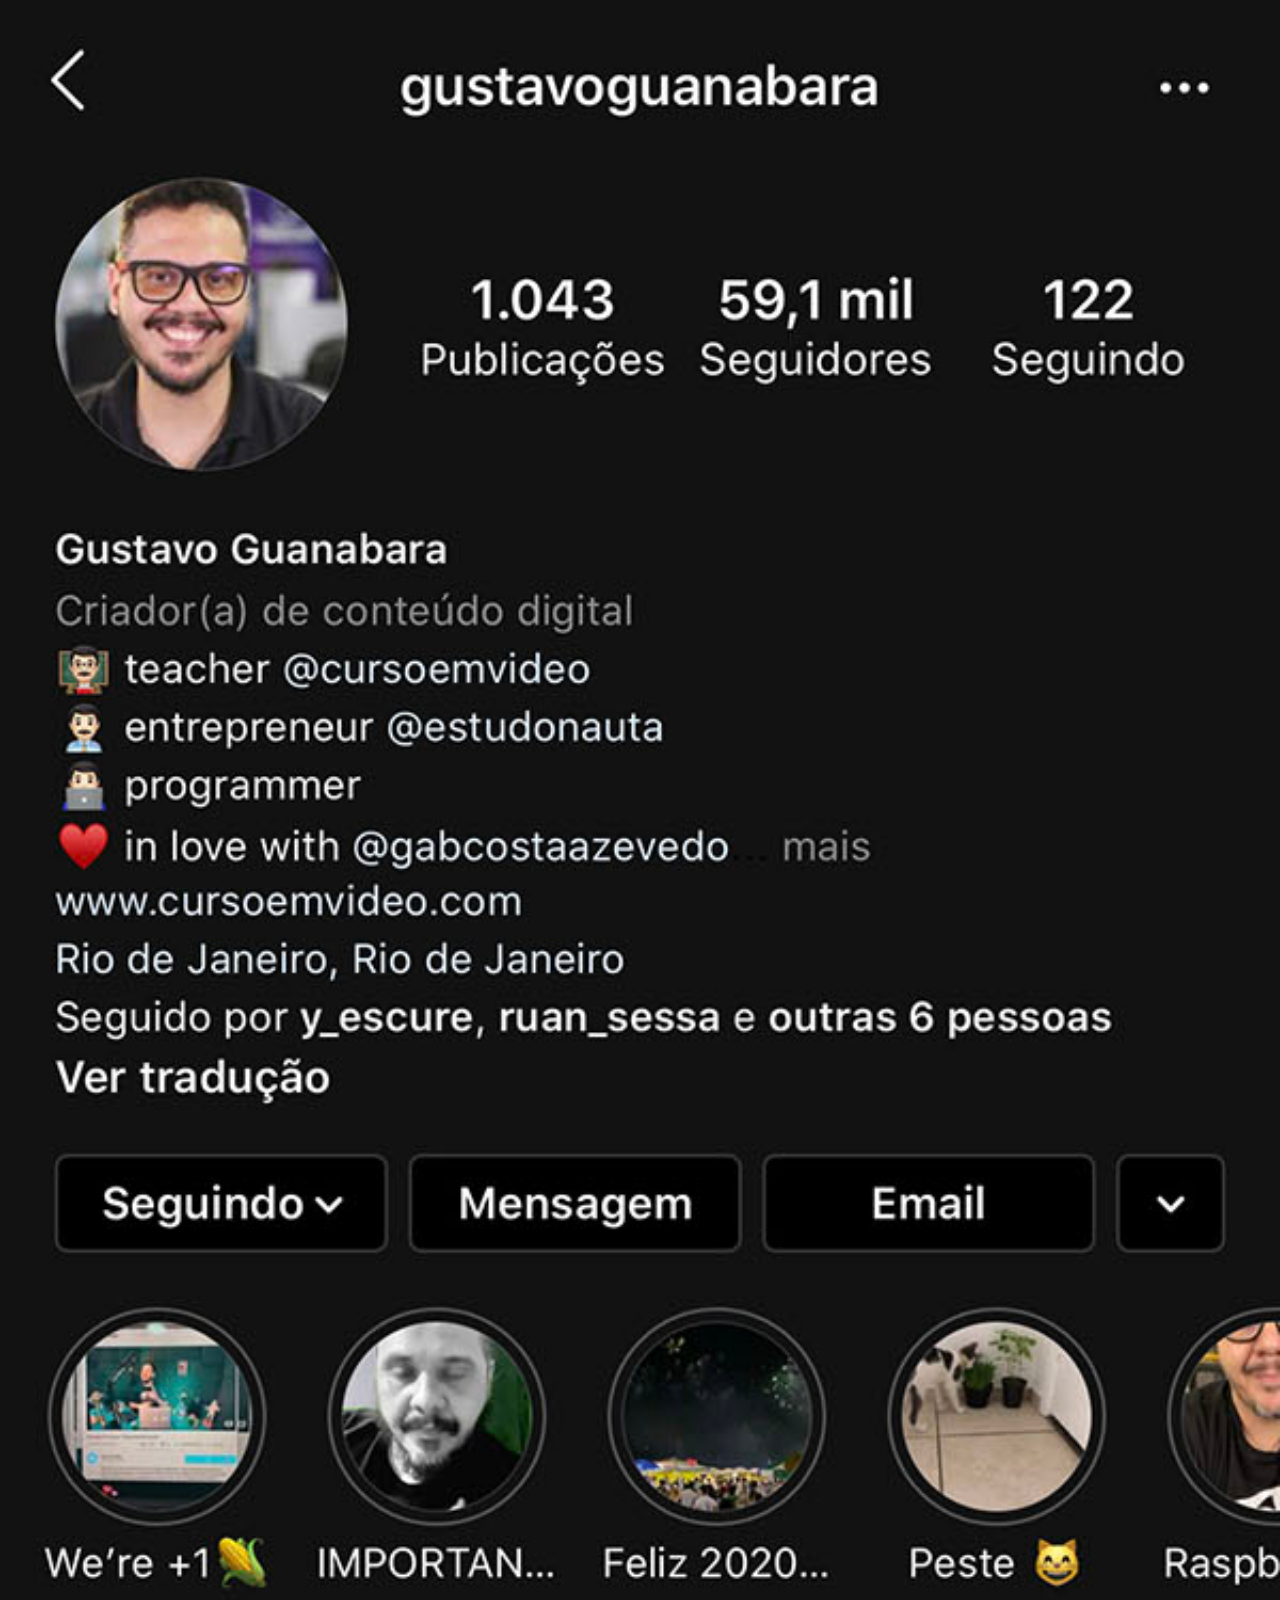
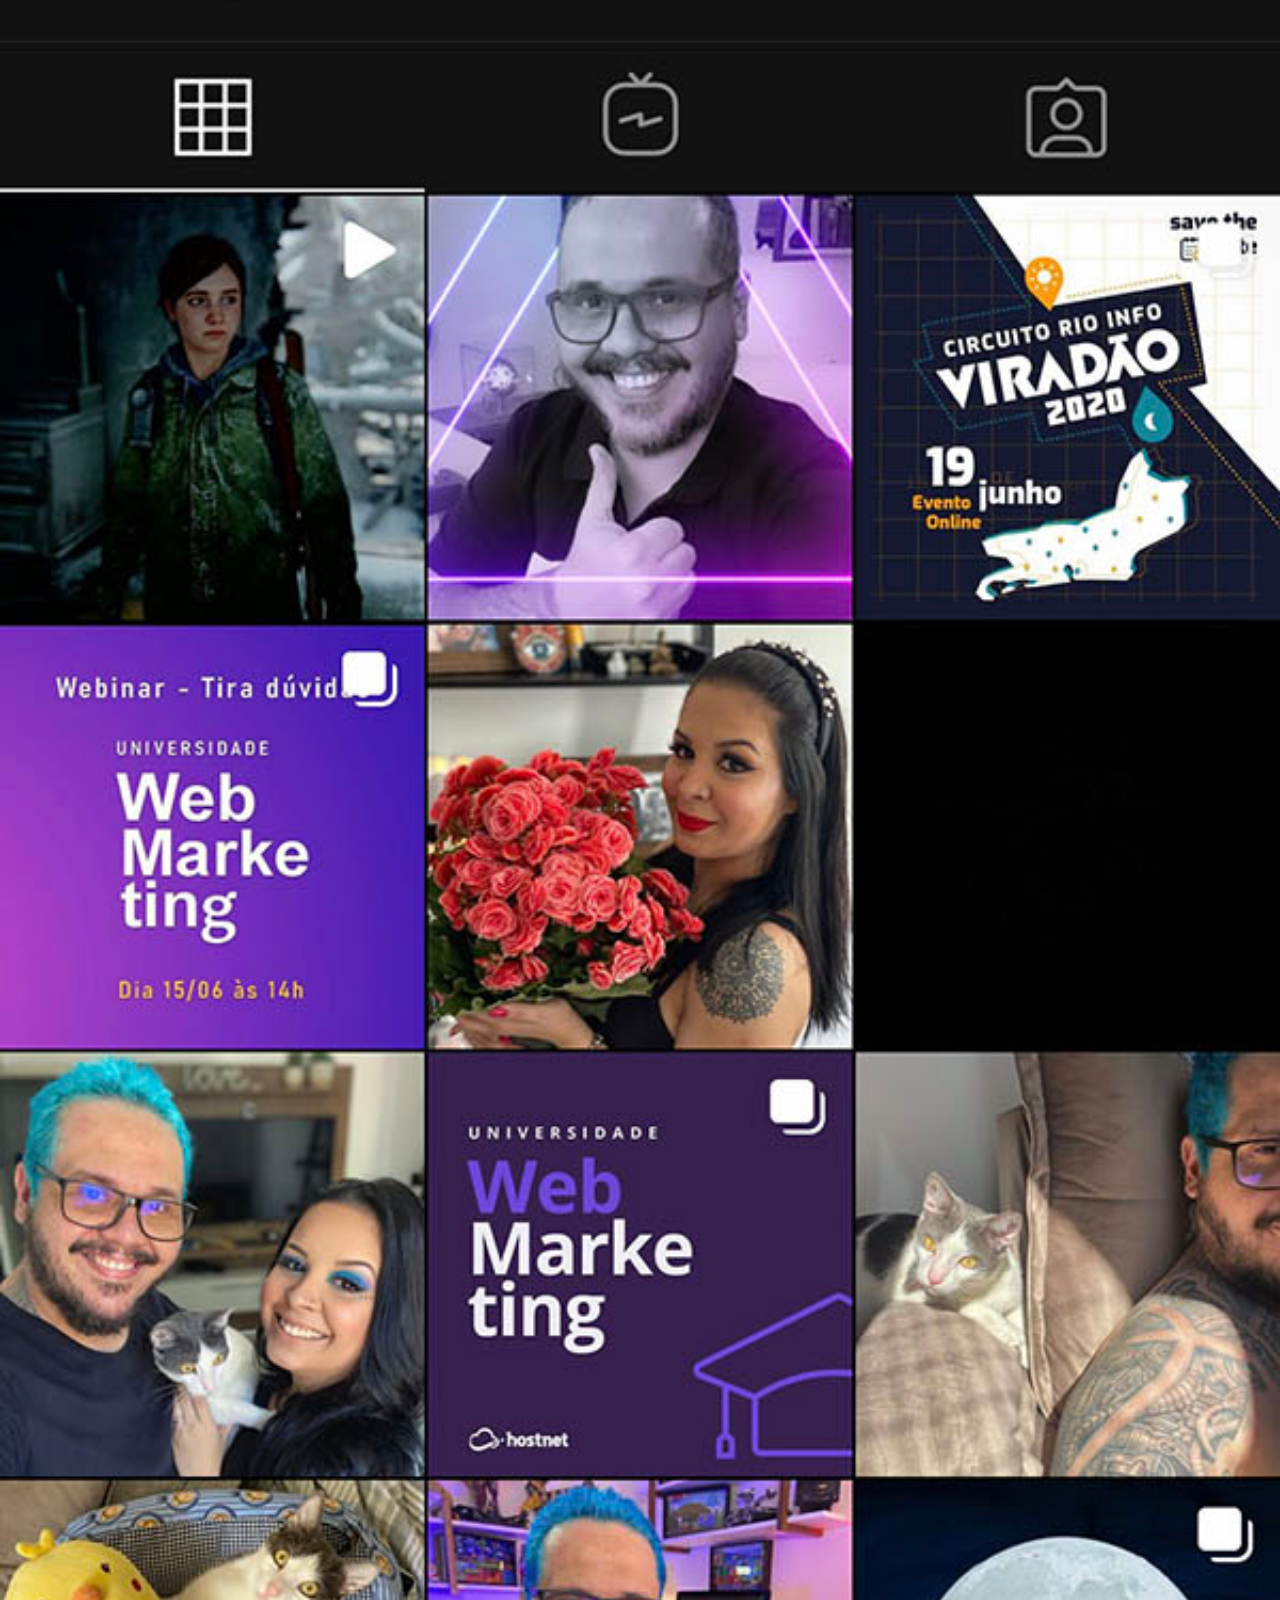
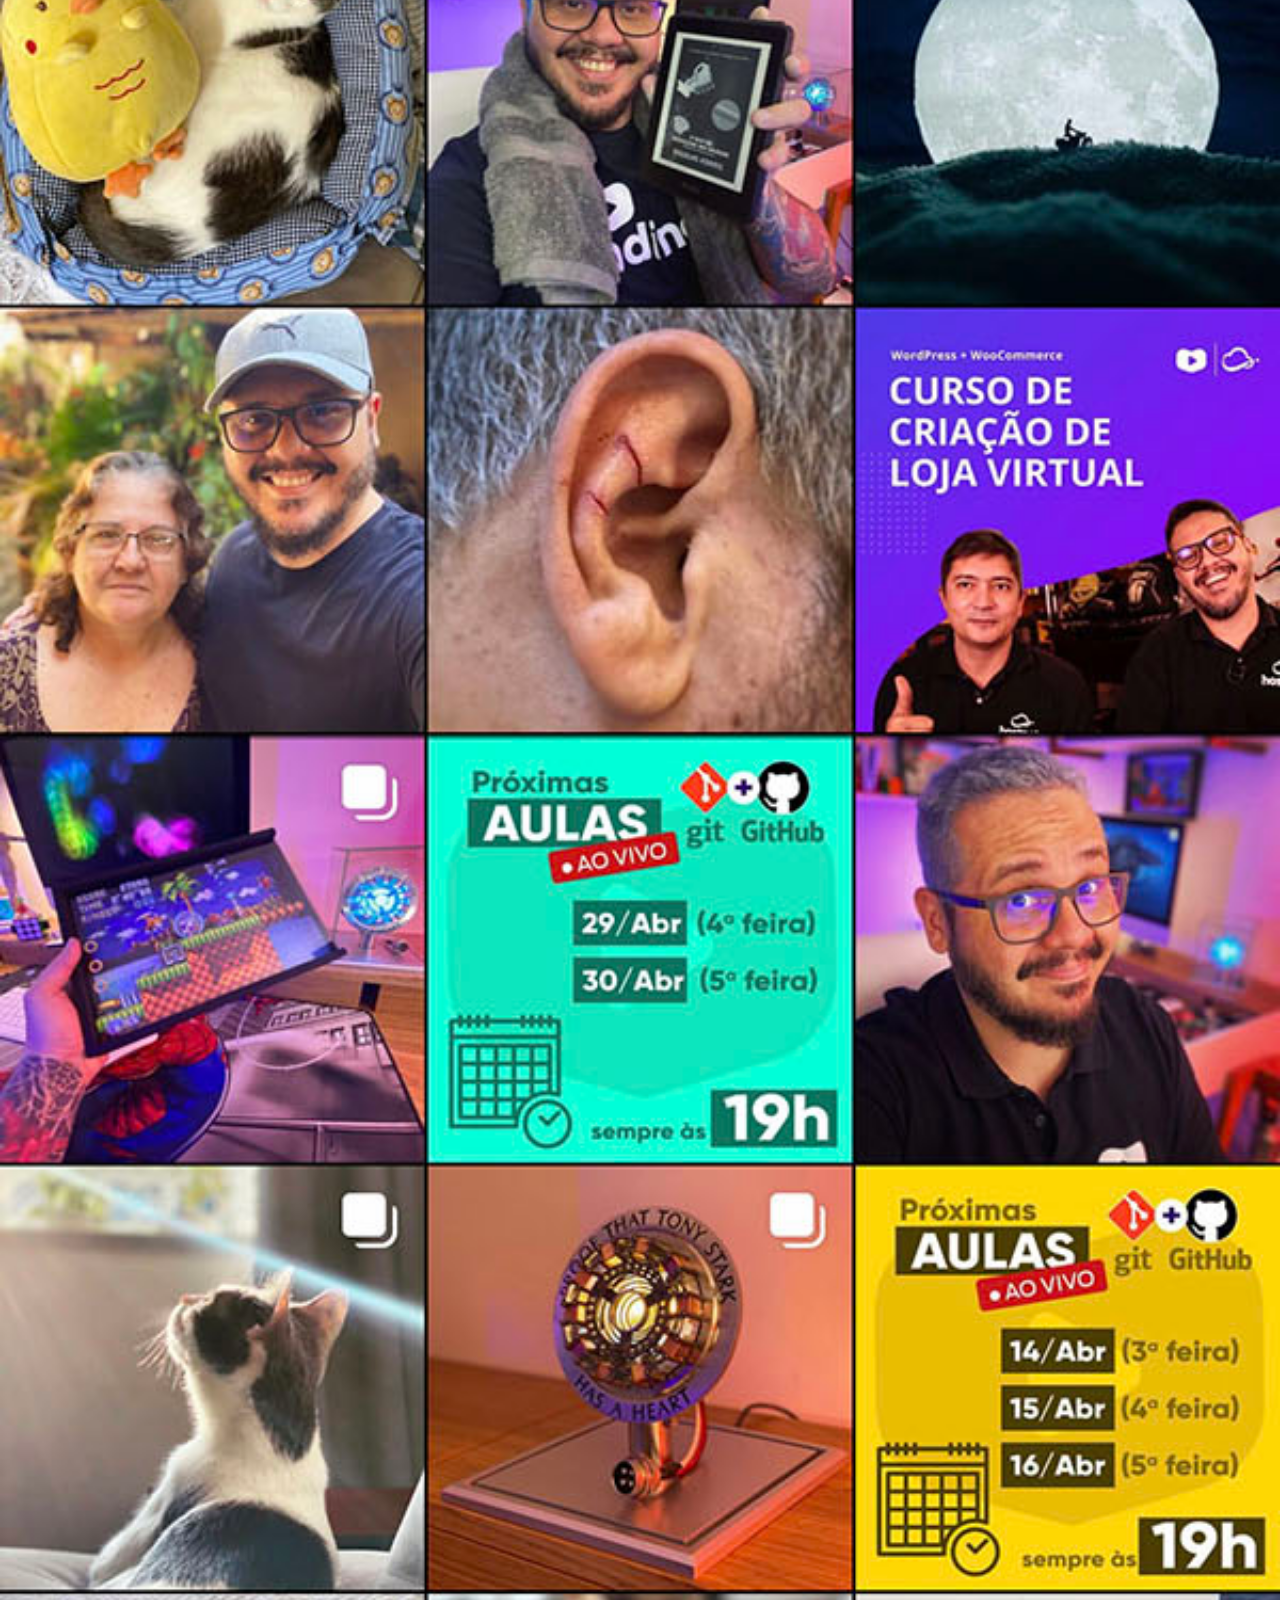
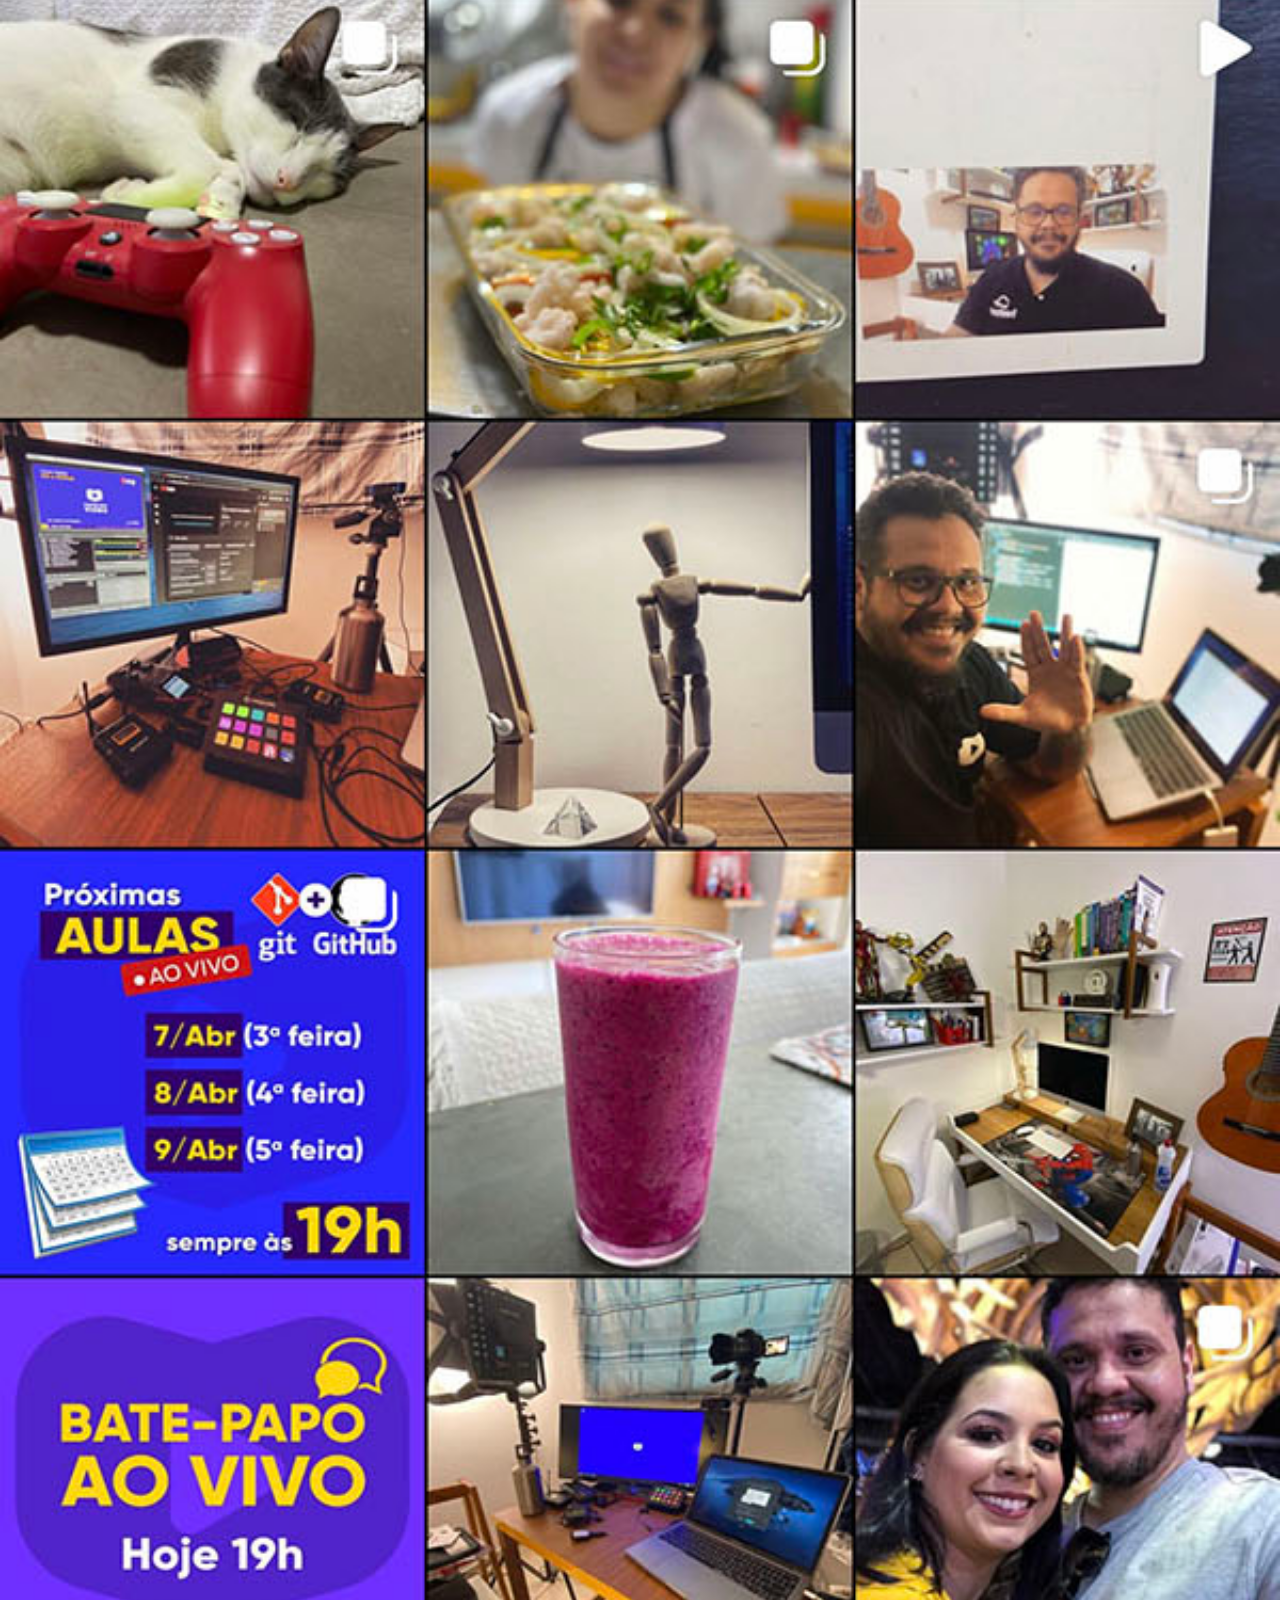
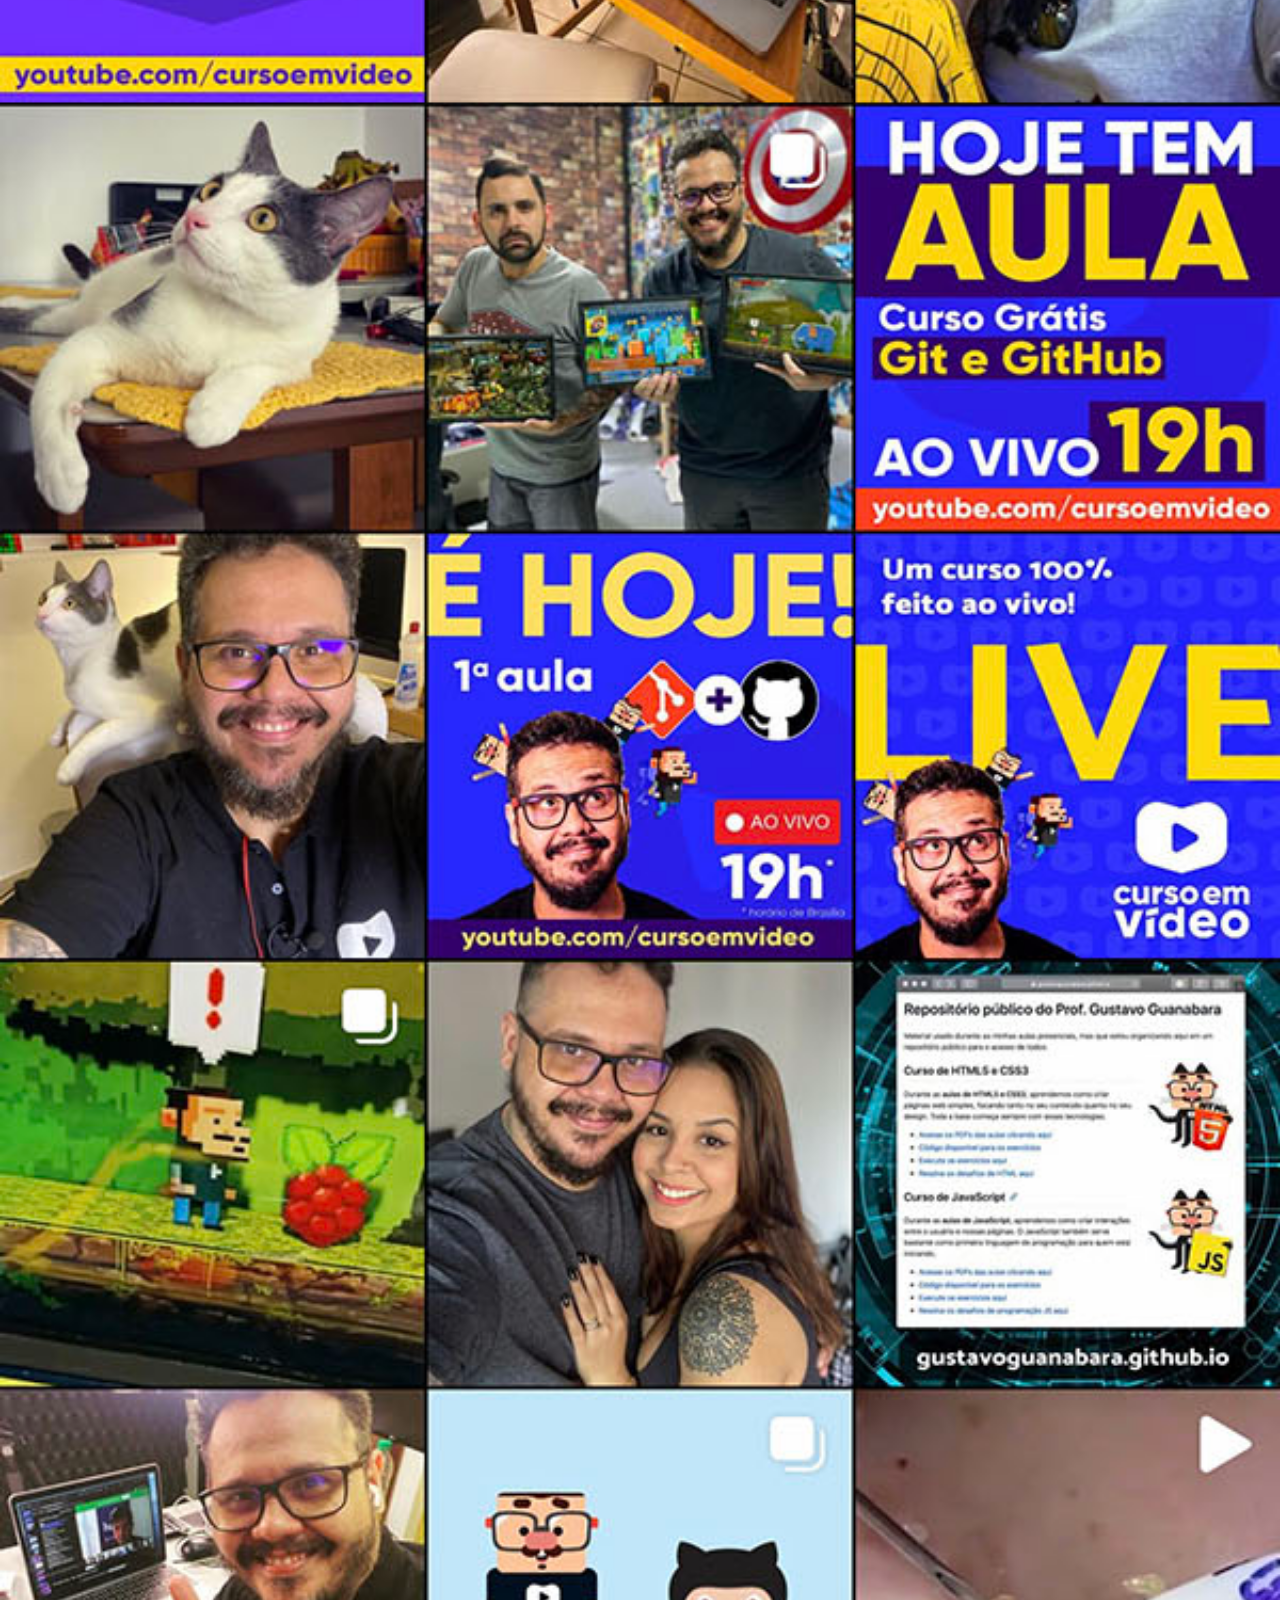
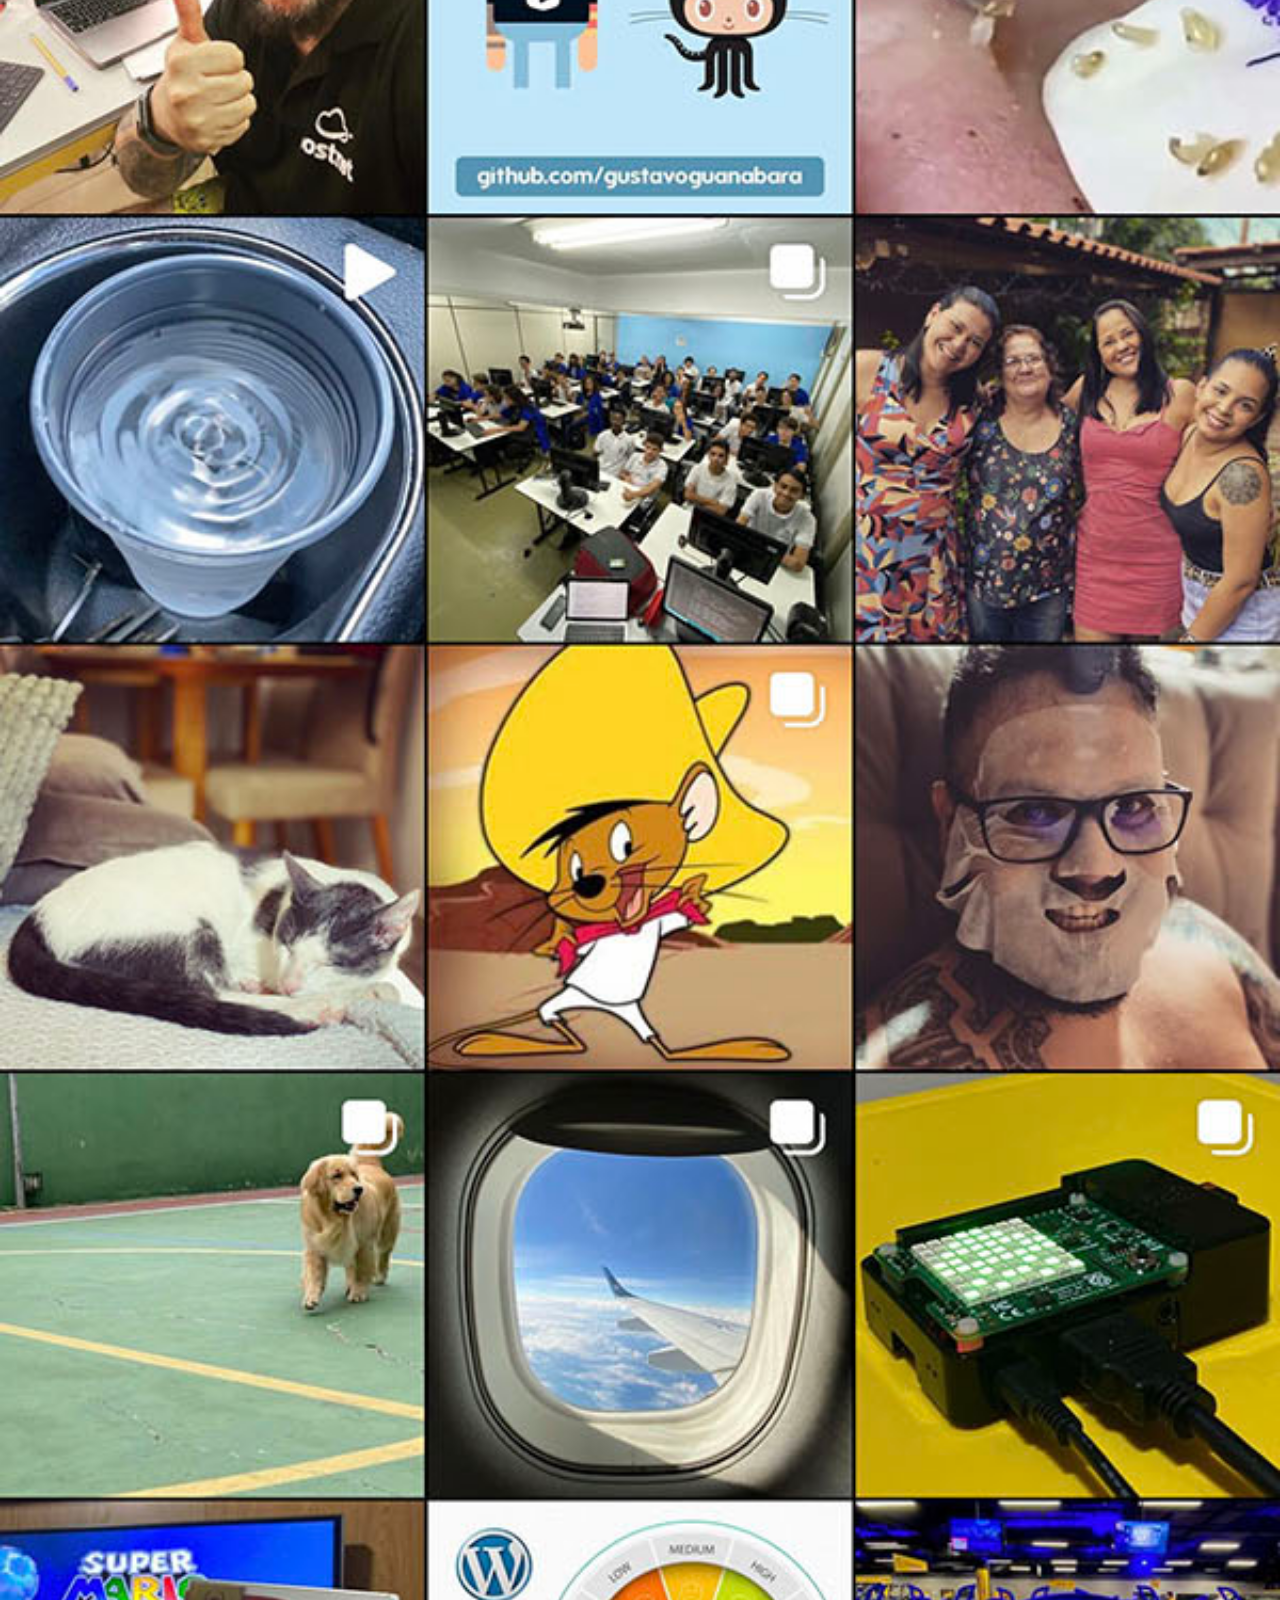
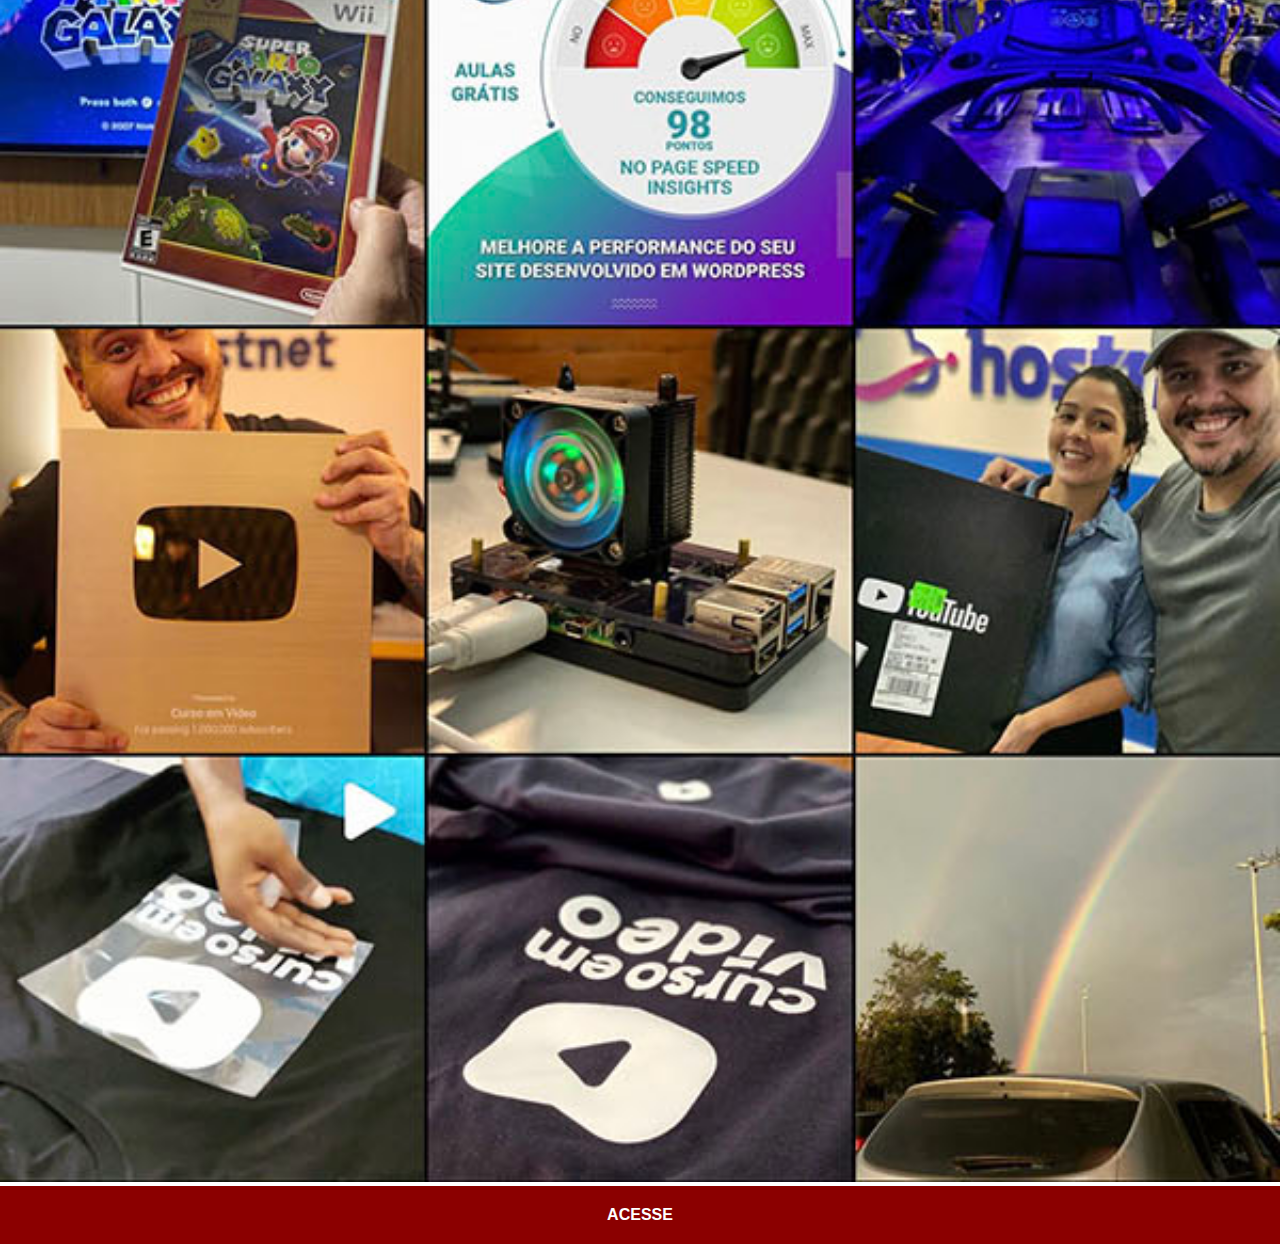
==== instagram.html @ 3268f0da "att. social" ====
<!DOCTYPE html>
<html lang="pt-br">
<head>
    <meta charset="UTF-8">
    <meta name="viewport" content="width=device-width, initial-scale=1.0">
    <title>Instagram</title>
    <link rel="stylesheet" href="estilos/social.css">
</head>
<body>
    <img src="imagens/tela-instagram.jpg" alt="Instagram">
    <a href="https://www.instagram.com/gustavoguanabara/" target="_blank">ACESSE</a>
</body>
</html>
---- estilos/social.css ----
@charset "UTF-8";

* {
    margin: 0px;
    padding: 0px;
    font-family: Arial, Helvetica, sans-serif;
}

::-webkit-scrollbar {
    width: 0px;
    height: 0px;
}

img {
    width: 100vw;
}

a {
    display: block;
    background-color: darkred;
    padding: 20px;
    text-align: center;
    font-weight: bolder;
    text-decoration: none;
    color: white;
}

a:hover {
    color: lightblue;
    background-color: rgba(128, 0, 128, 0.515);
}
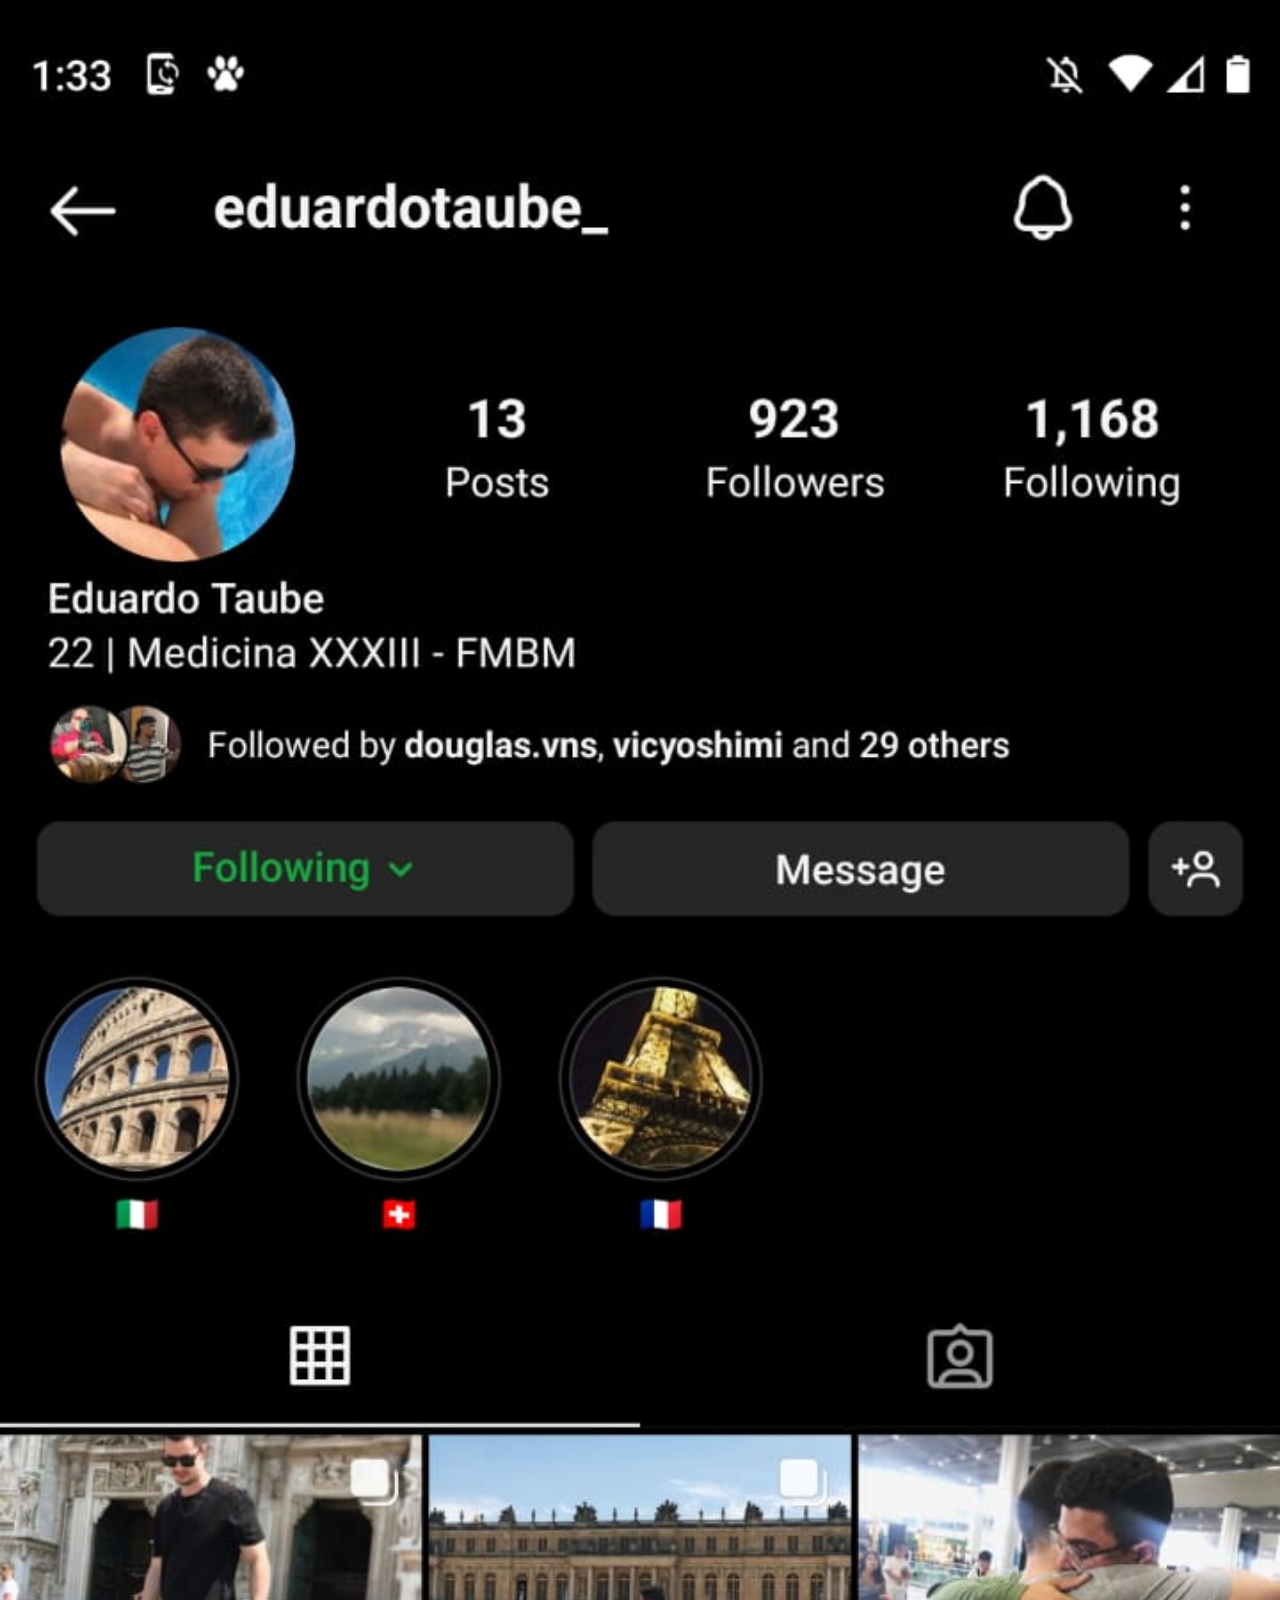
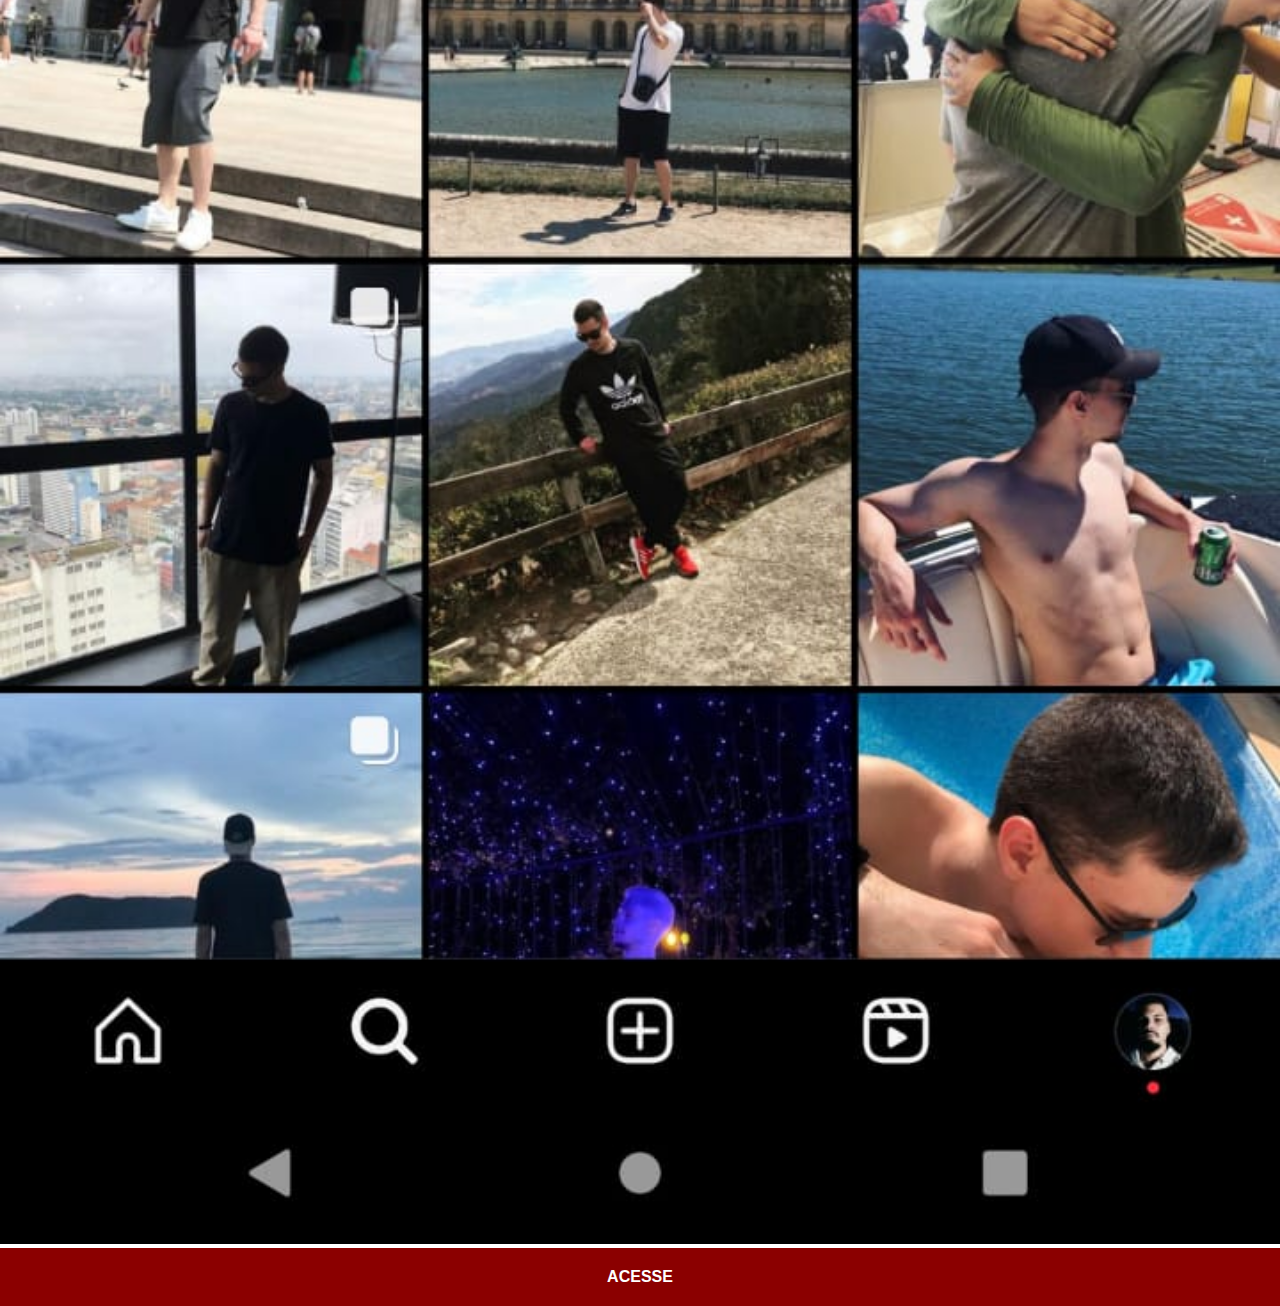
==== commit 8e0e13ea: "att" ====
--- a/instagram.html
+++ b/instagram.html
@@ -7,7 +7,7 @@
     <link rel="stylesheet" href="estilos/social.css">
 </head>
 <body>
-    <img src="imagens/tela-instagram.jpg" alt="Instagram">
-    <a href="https://www.instagram.com/gustavoguanabara/" target="_blank">ACESSE</a>
+    <img src="imagens/WhatsApp Image 2023-10-03 at 1.34.08 PM.jpeg" alt="Instagram">
+    <a href="https://www.instagram.com/eduardotaube_/" target="_blank">ACESSE</a>
 </body>
 </html>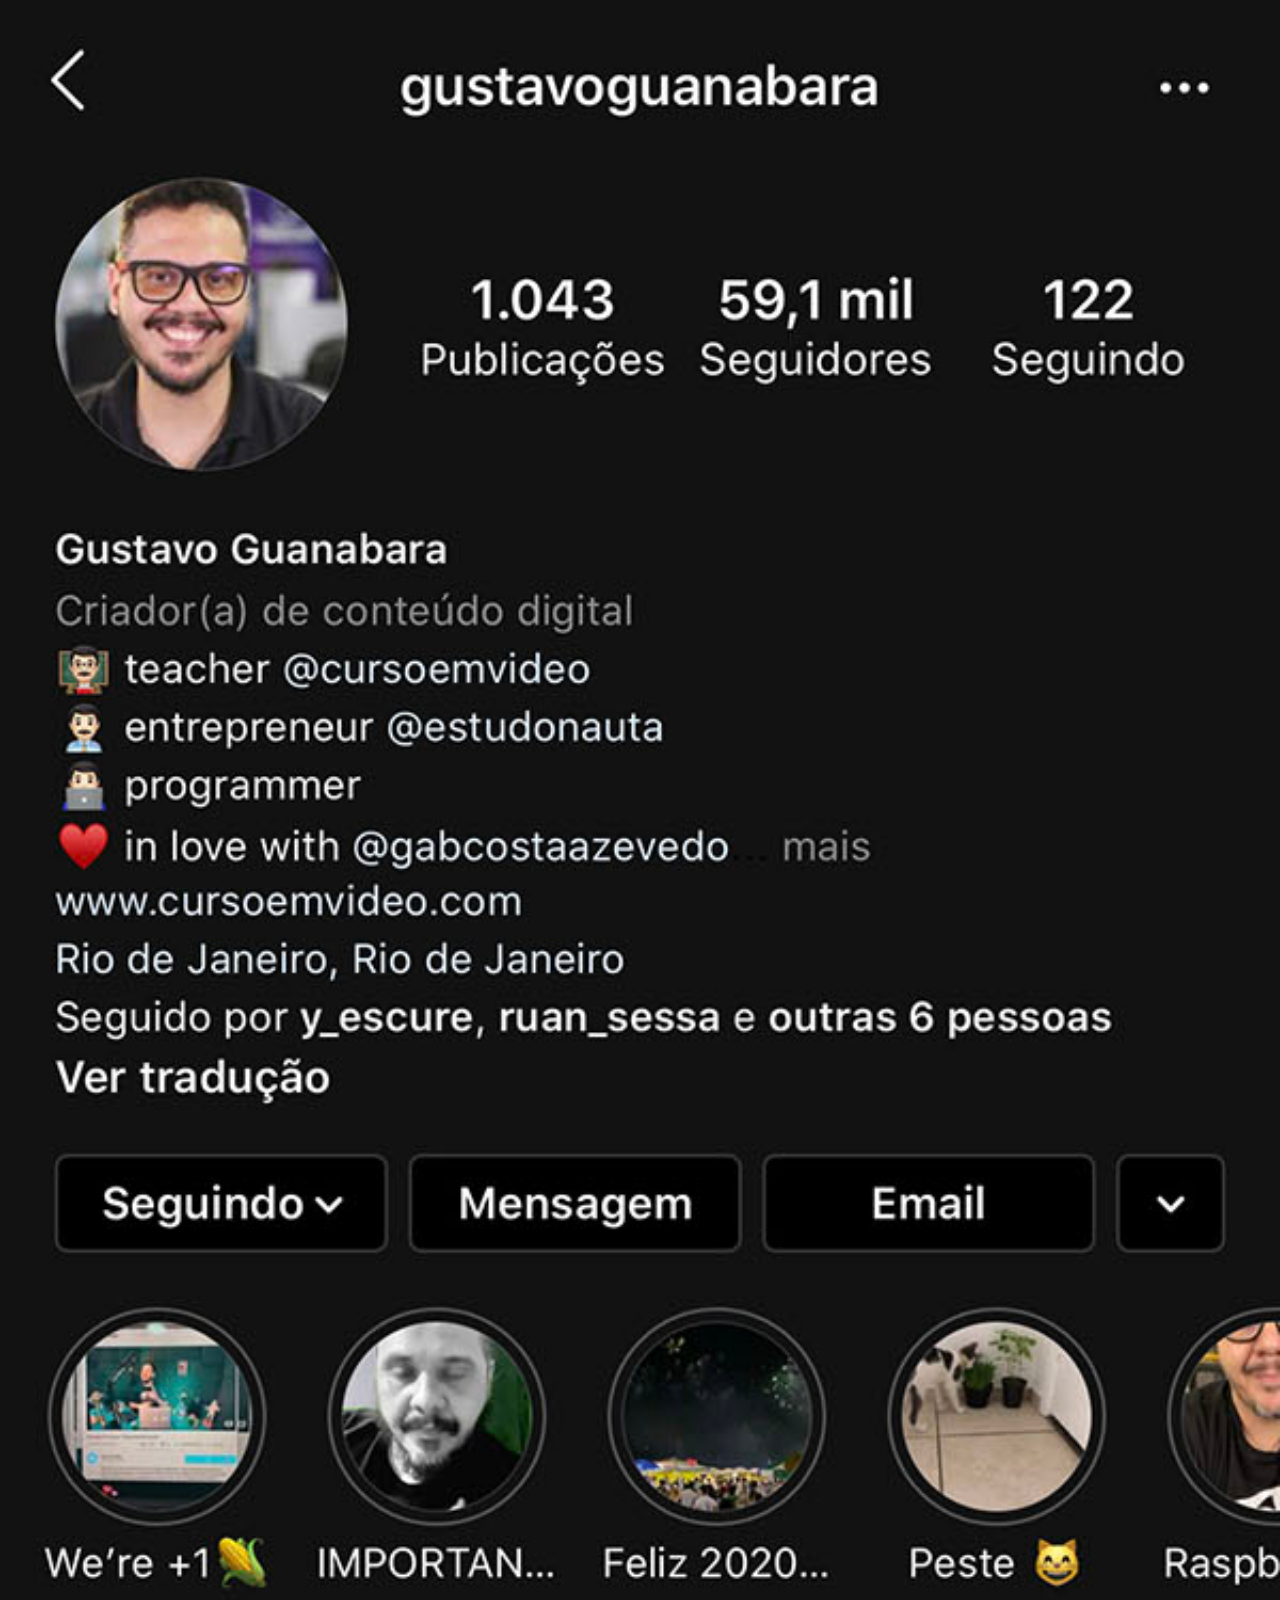
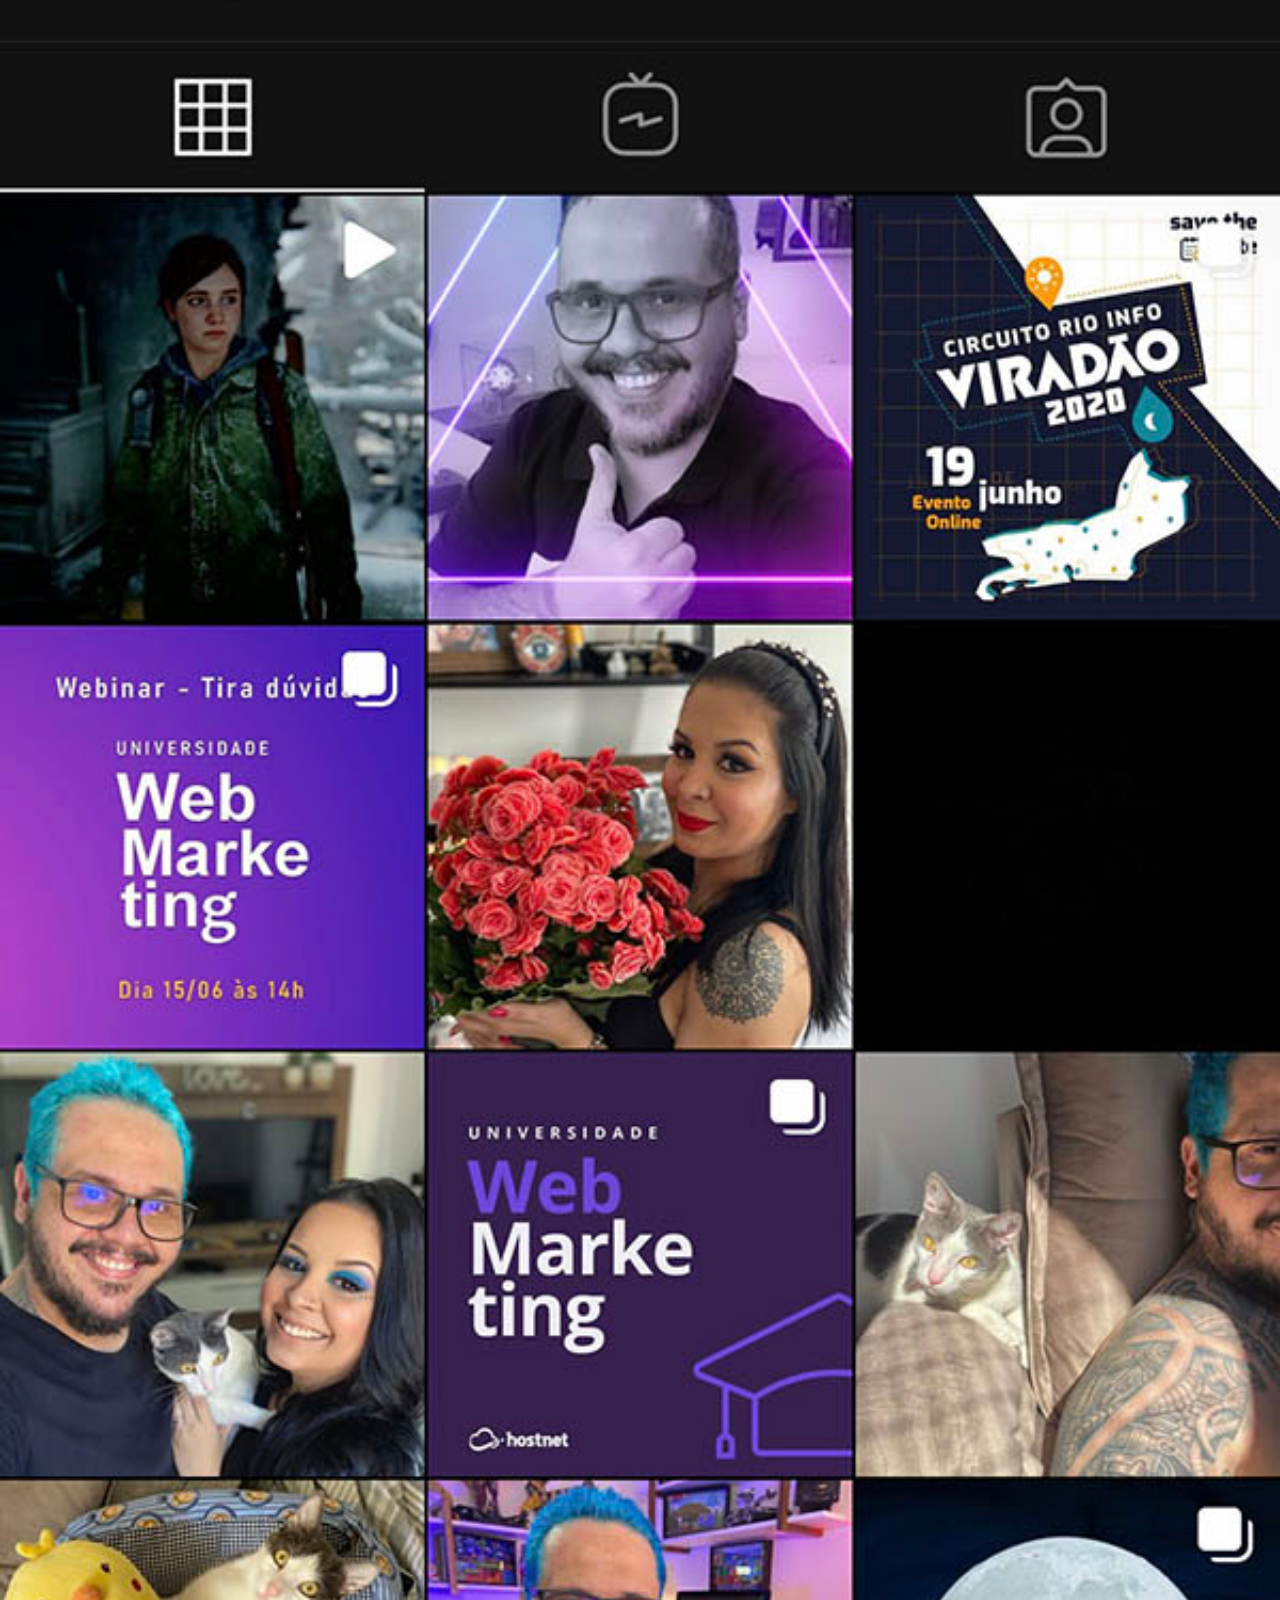
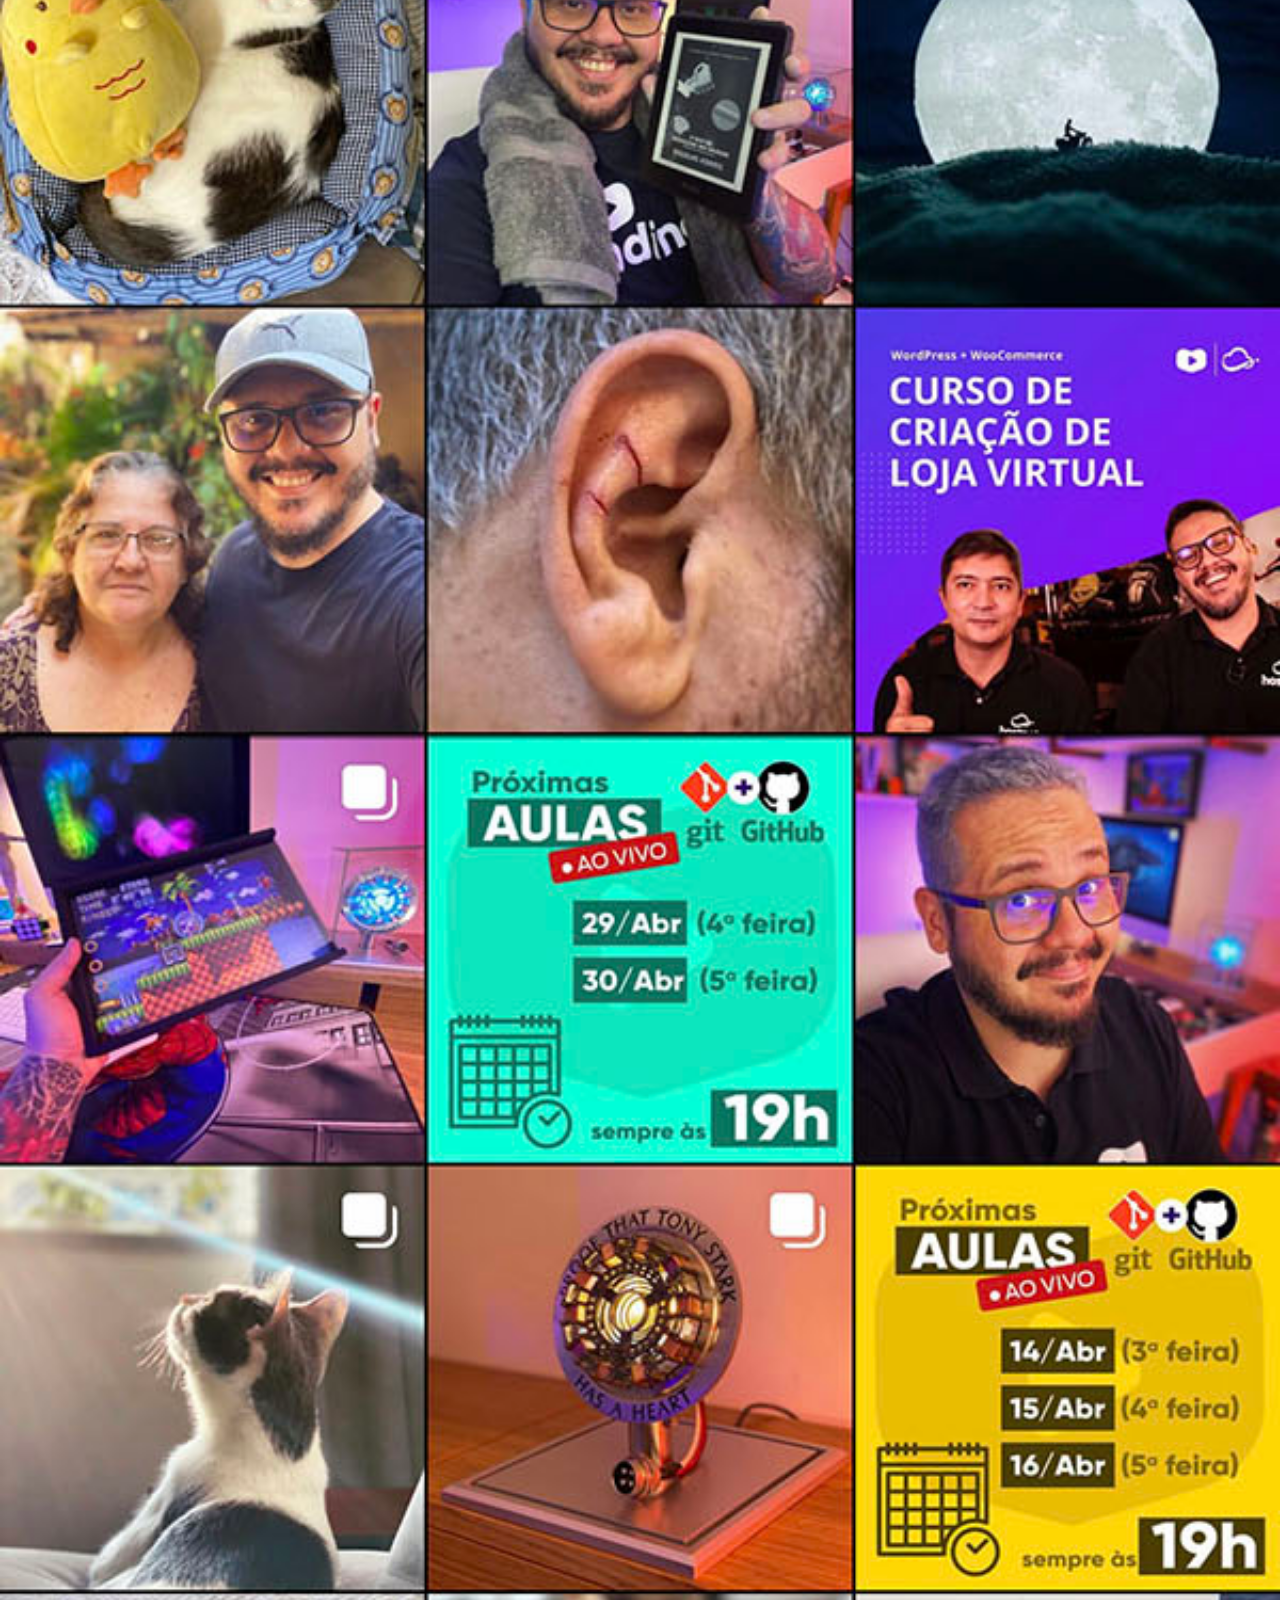
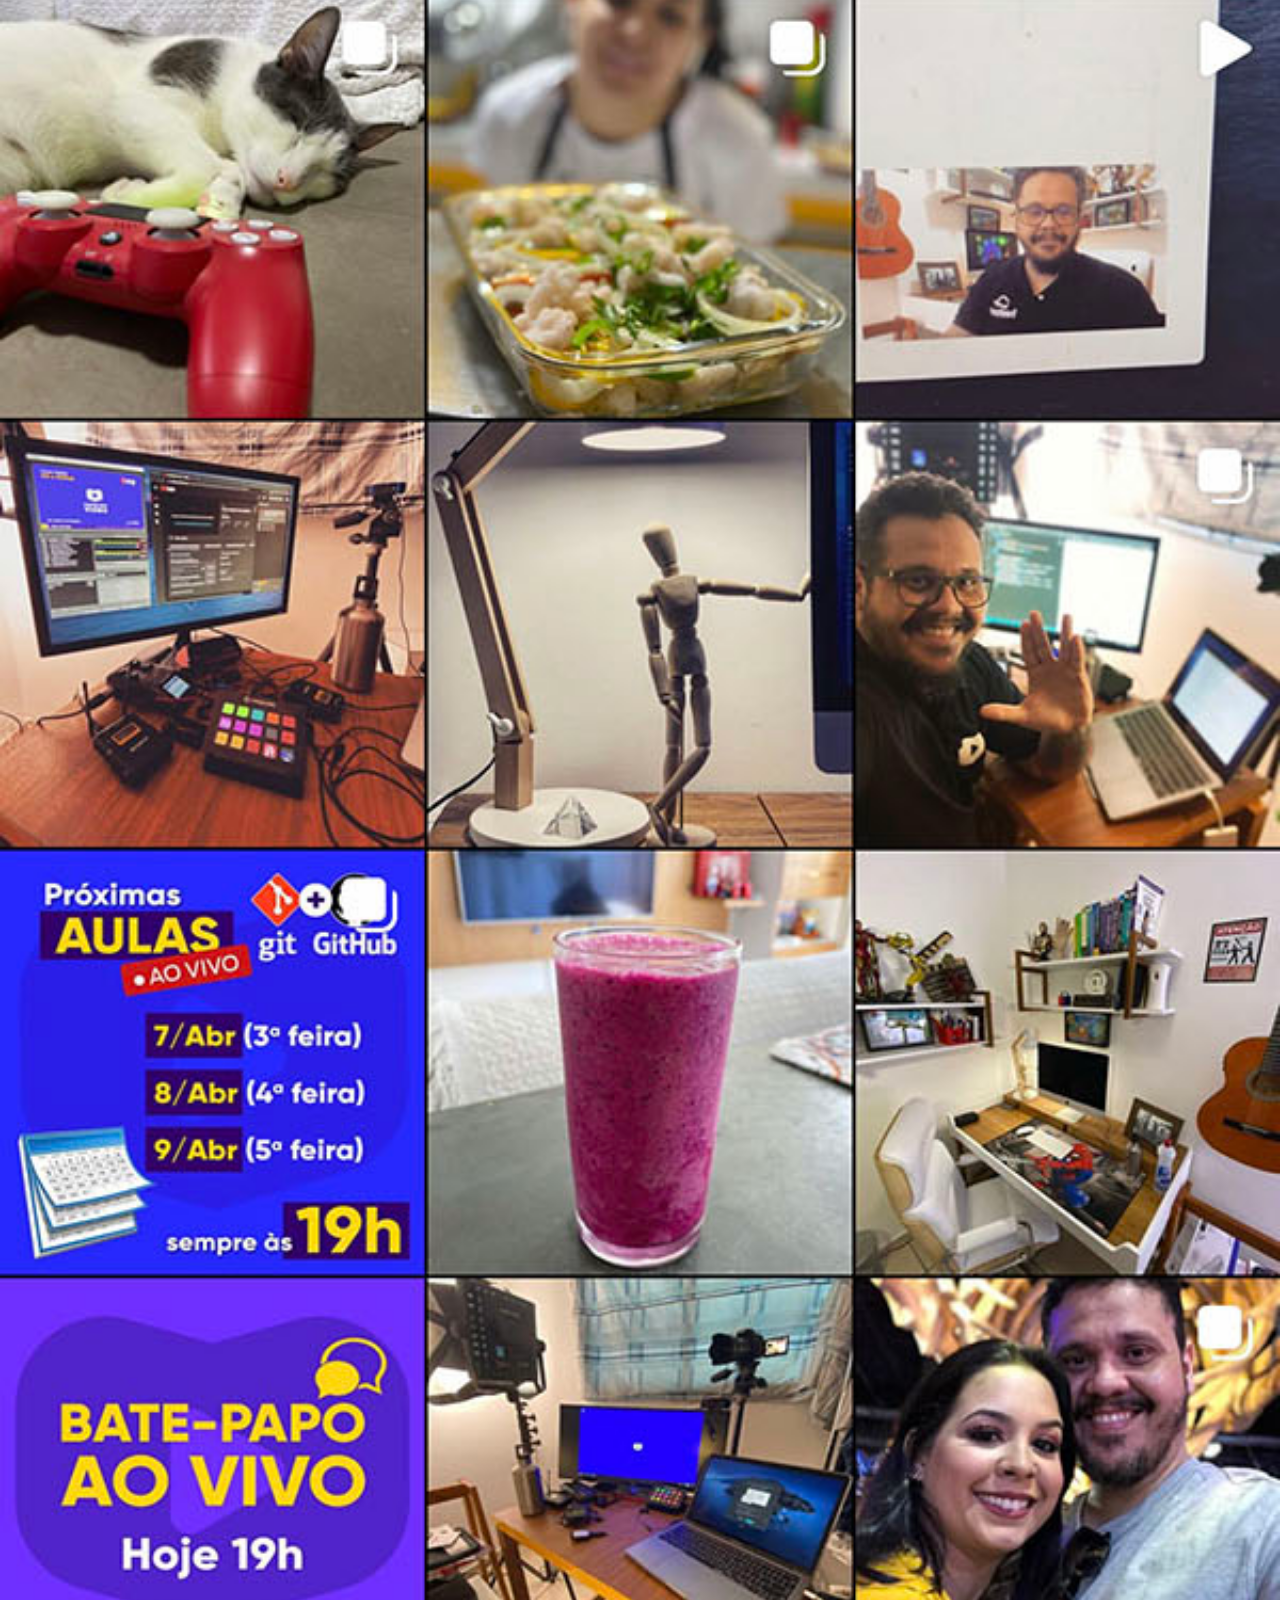
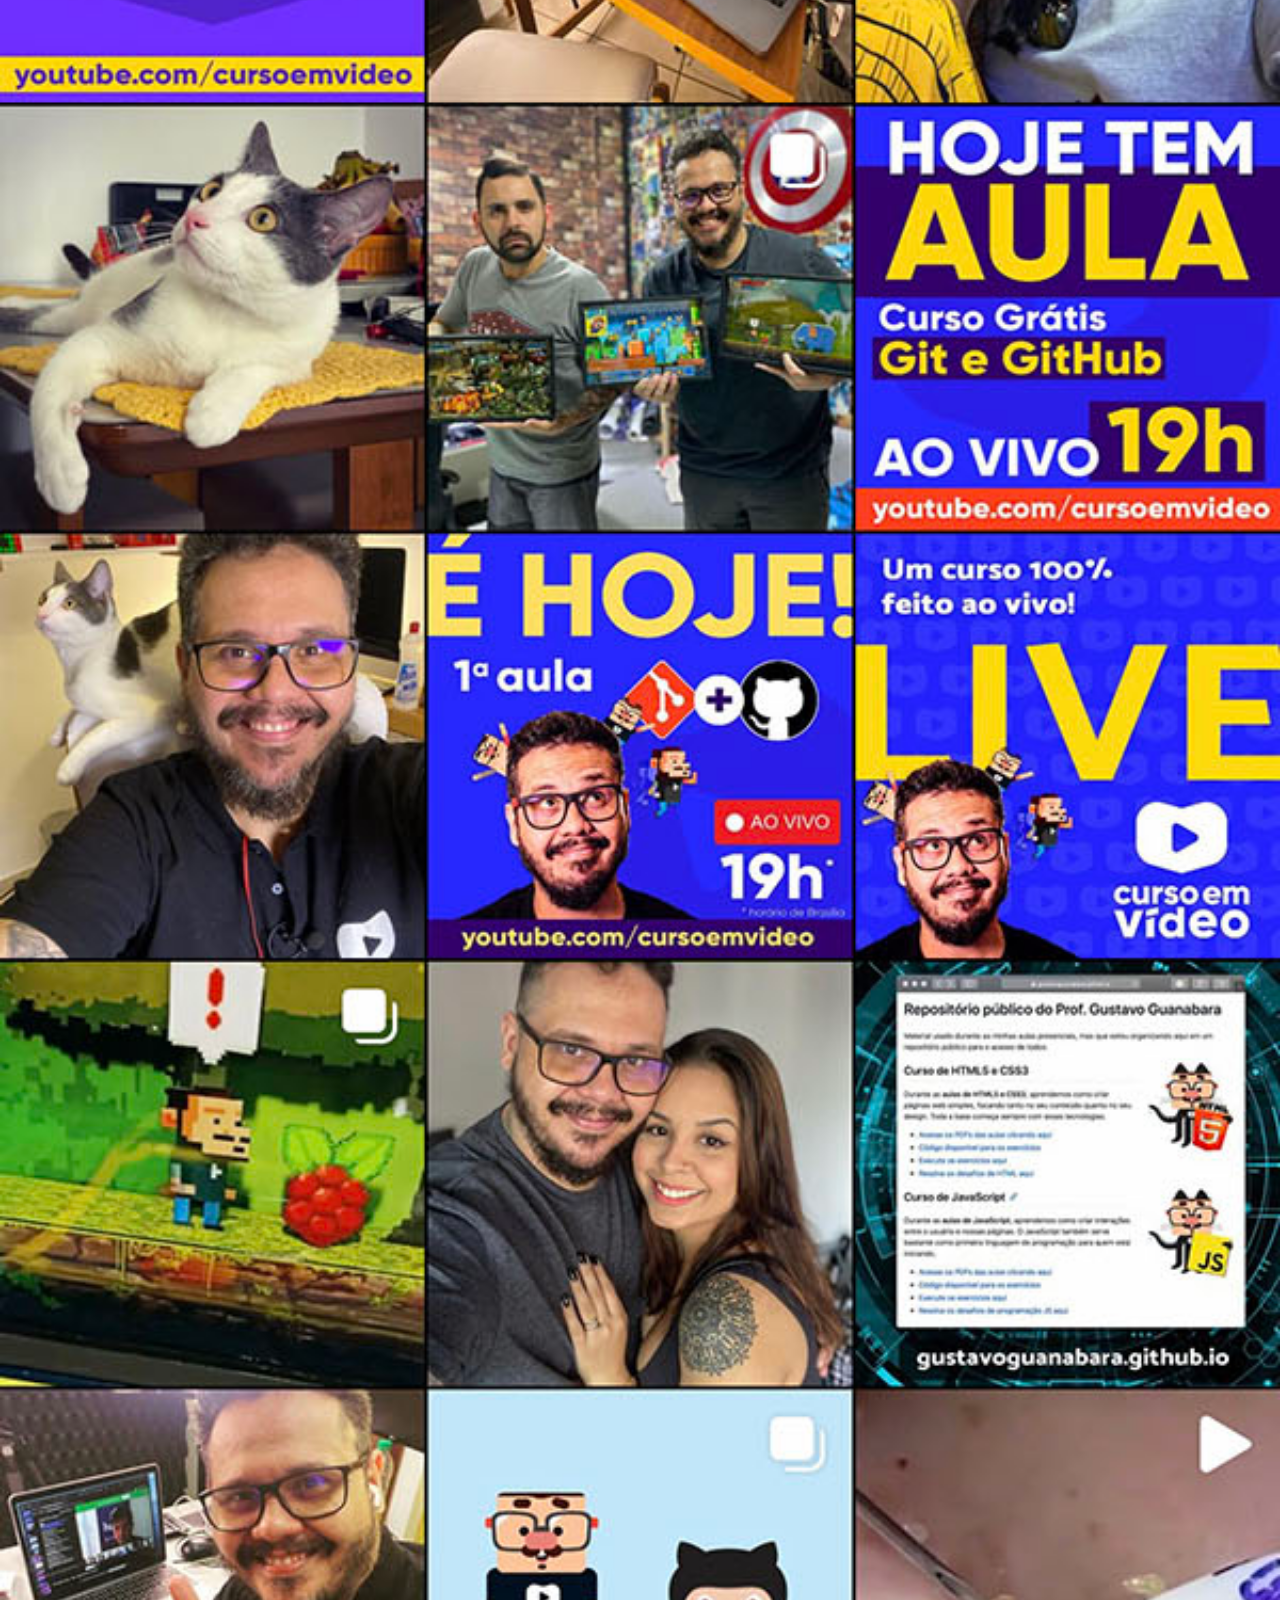
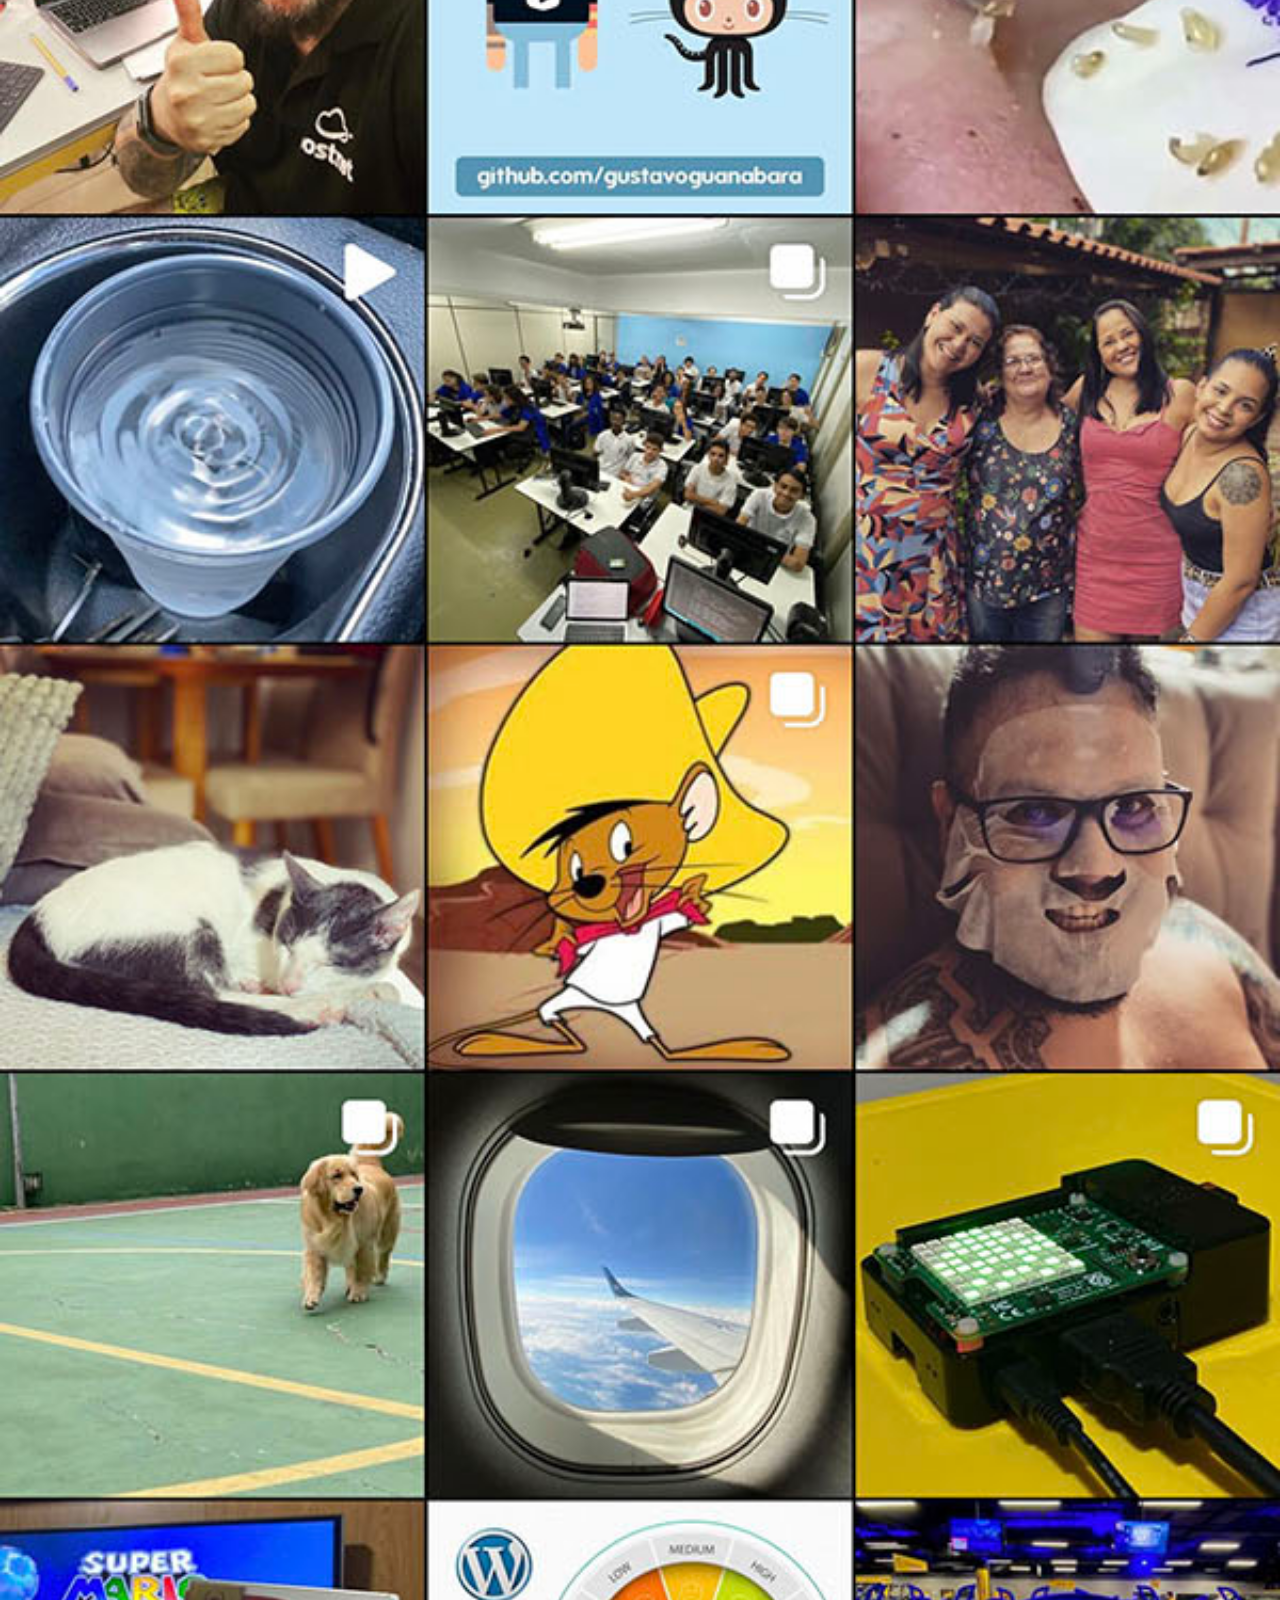
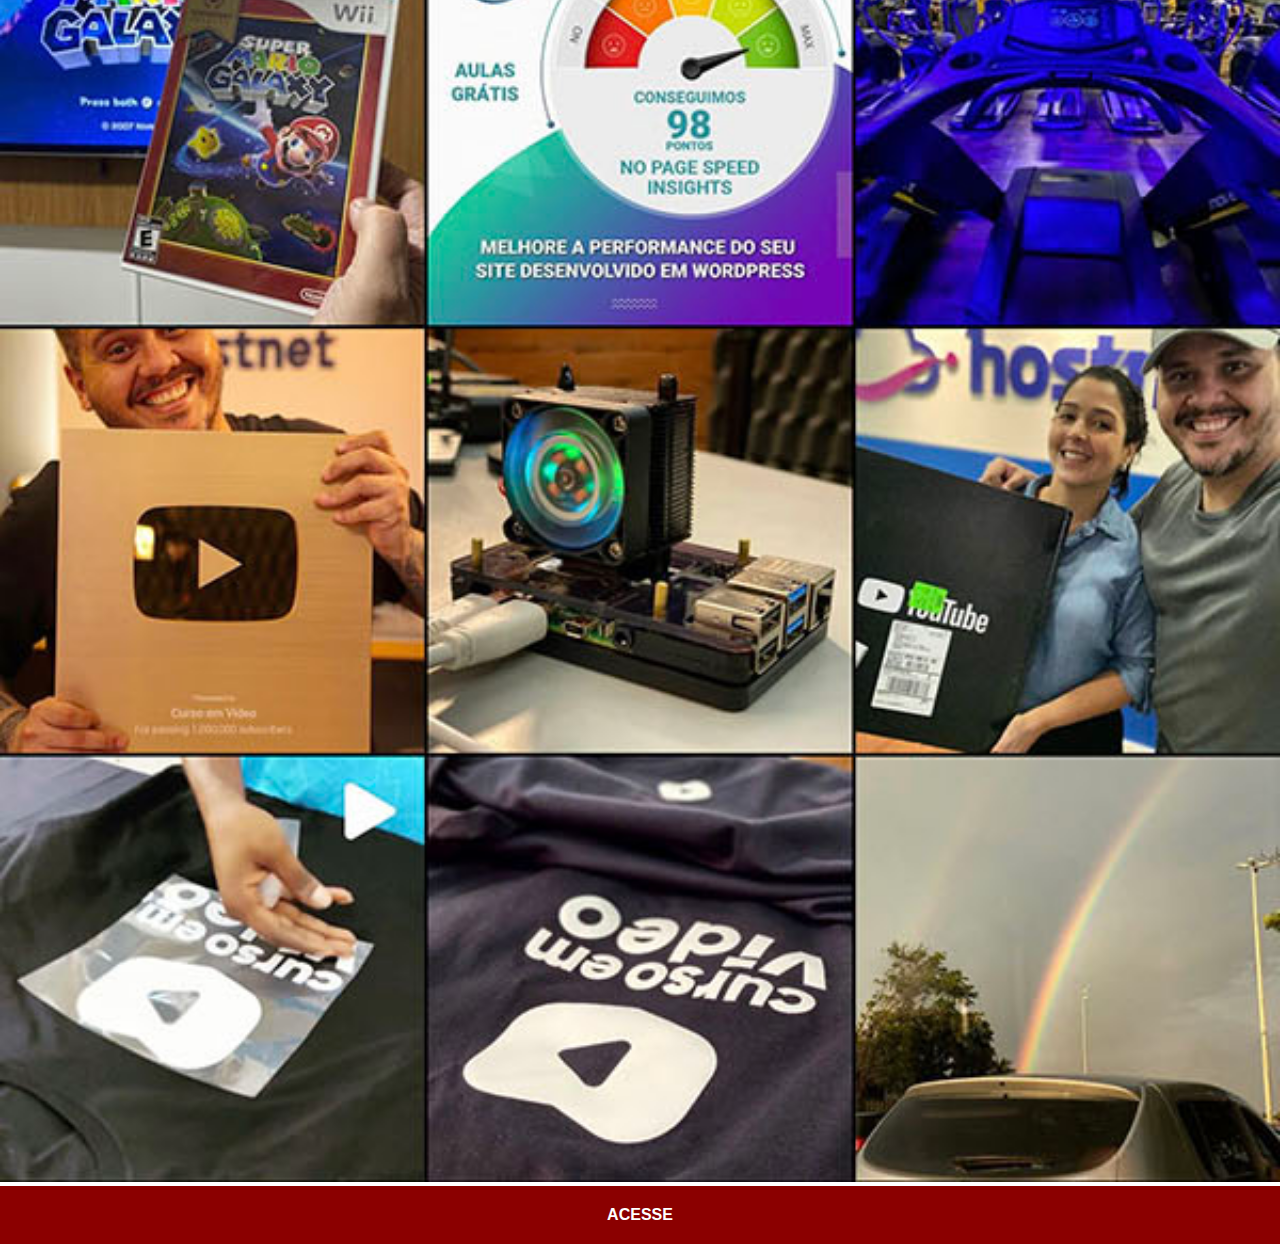
==== commit 235a1ba7: "att" ====
--- a/instagram.html
+++ b/instagram.html
@@ -7,7 +7,7 @@
     <link rel="stylesheet" href="estilos/social.css">
 </head>
 <body>
-    <img src="imagens/WhatsApp Image 2023-10-03 at 1.34.08 PM.jpeg" alt="Instagram">
-    <a href="https://www.instagram.com/eduardotaube_/" target="_blank">ACESSE</a>
+    <img src="imagens/tela-instagram.jpg" alt="Instagram">
+    <a href="https://www.instagram.com/gustavoguanabara/" target="_blank">ACESSE</a>
 </body>
 </html>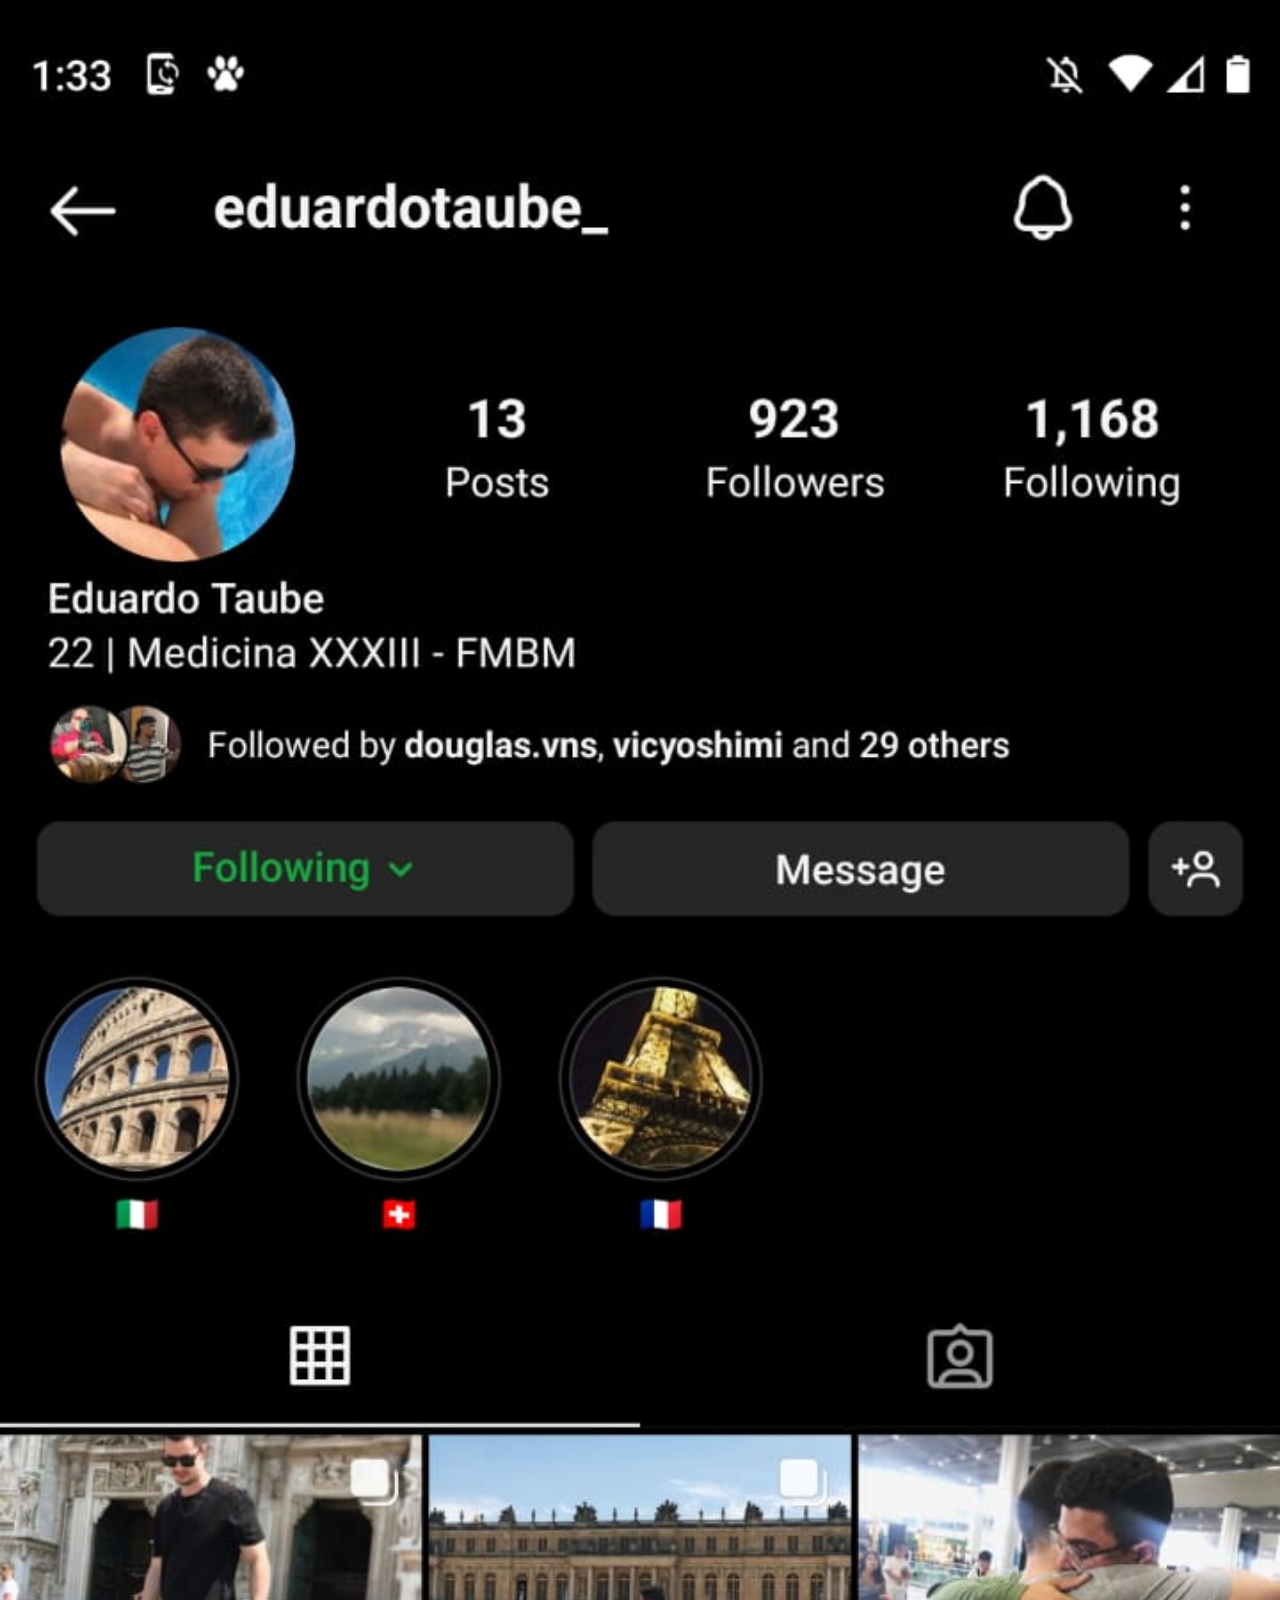
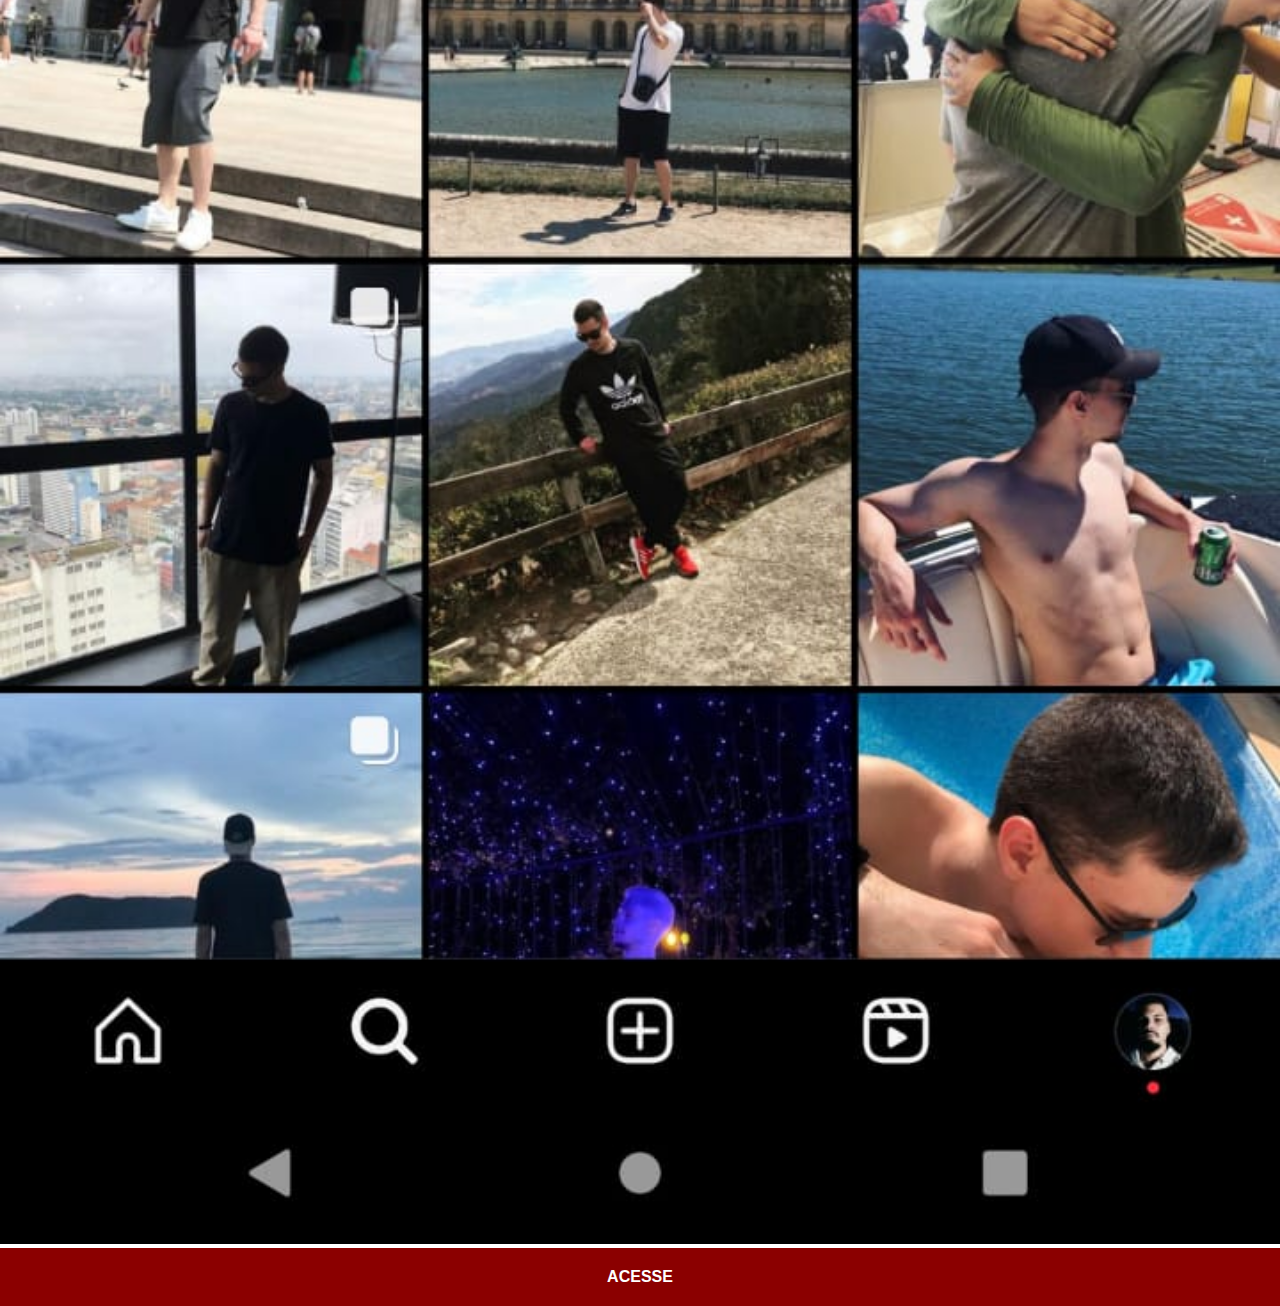
==== commit ac929c99: "att" ====
--- a/instagram.html
+++ b/instagram.html
@@ -7,7 +7,7 @@
     <link rel="stylesheet" href="estilos/social.css">
 </head>
 <body>
-    <img src="imagens/tela-instagram.jpg" alt="Instagram">
-    <a href="https://www.instagram.com/gustavoguanabara/" target="_blank">ACESSE</a>
+    <img src="imagens/WhatsApp Image 2023-10-03 at 1.34.08 PM.jpeg" alt="Instagram">
+    <a href="https://www.instagram.com/eduardotaube_/" target="_blank">ACESSE</a>
 </body>
 </html>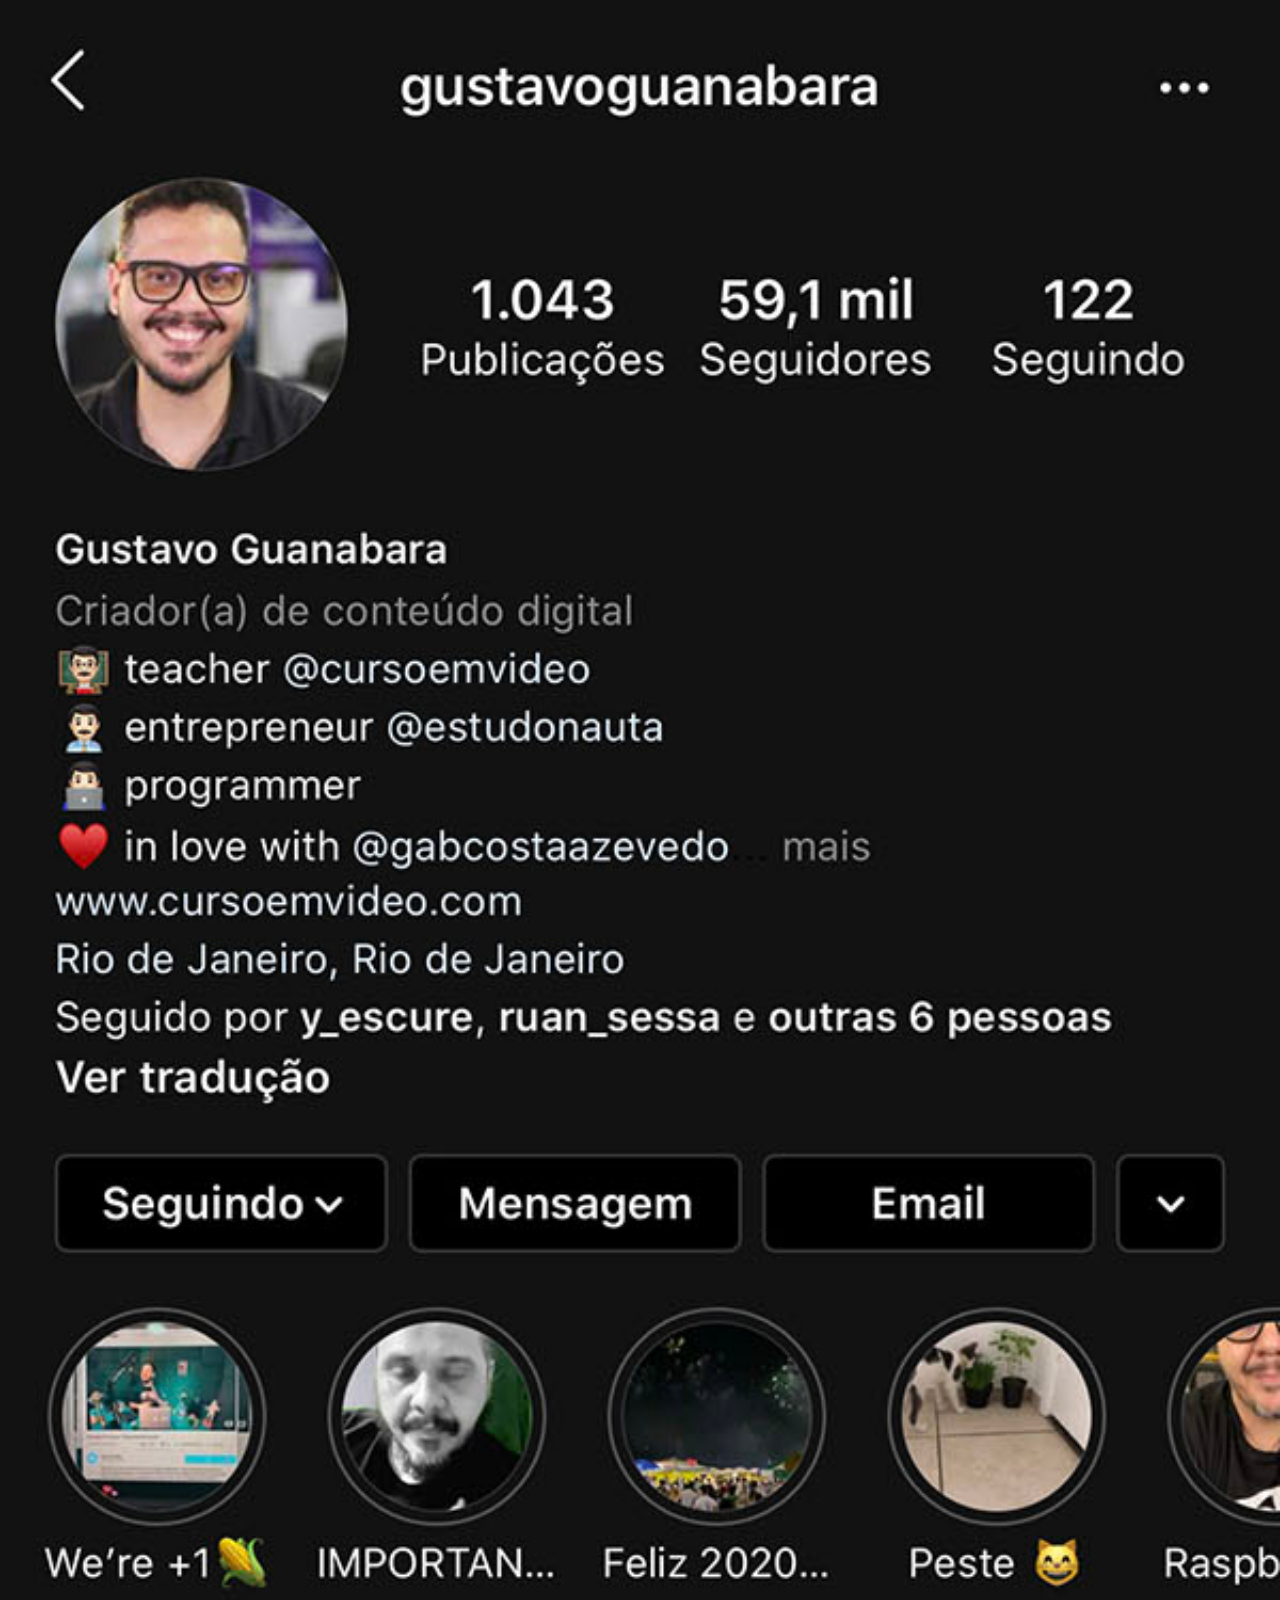
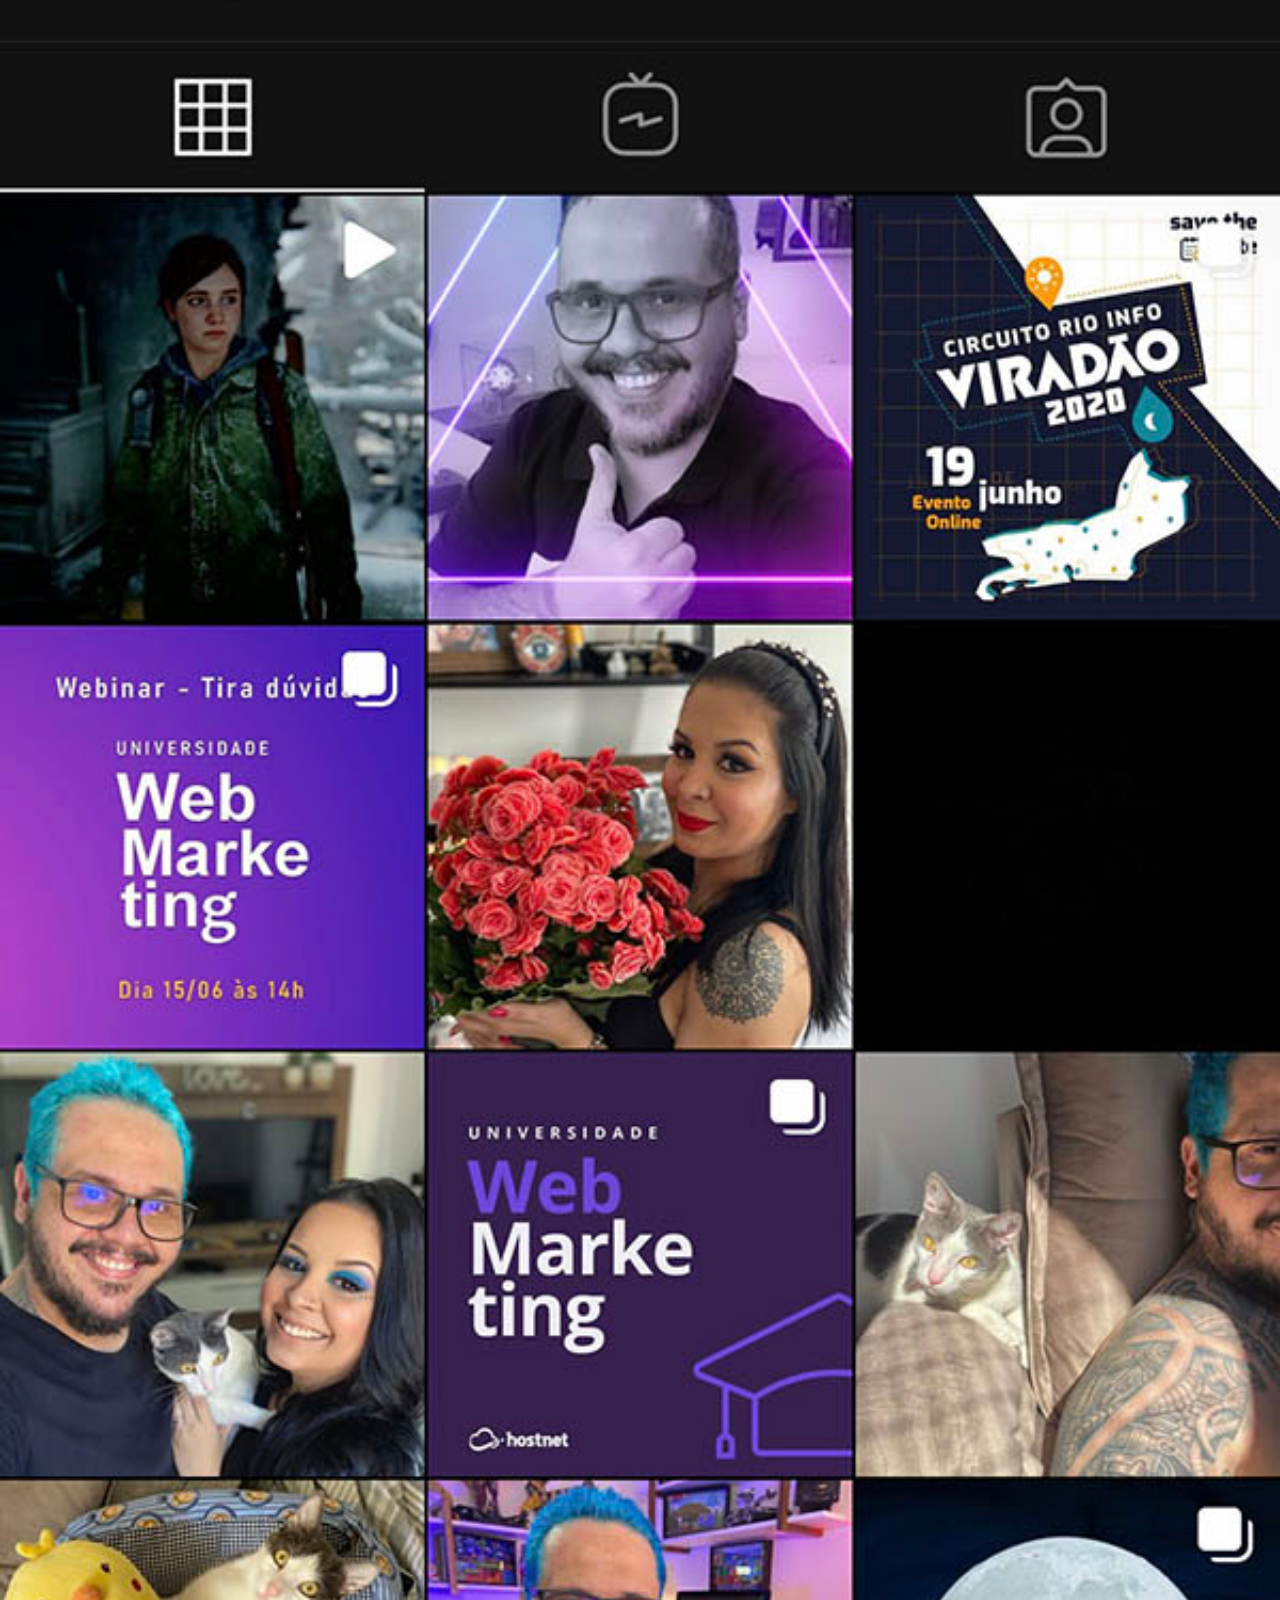
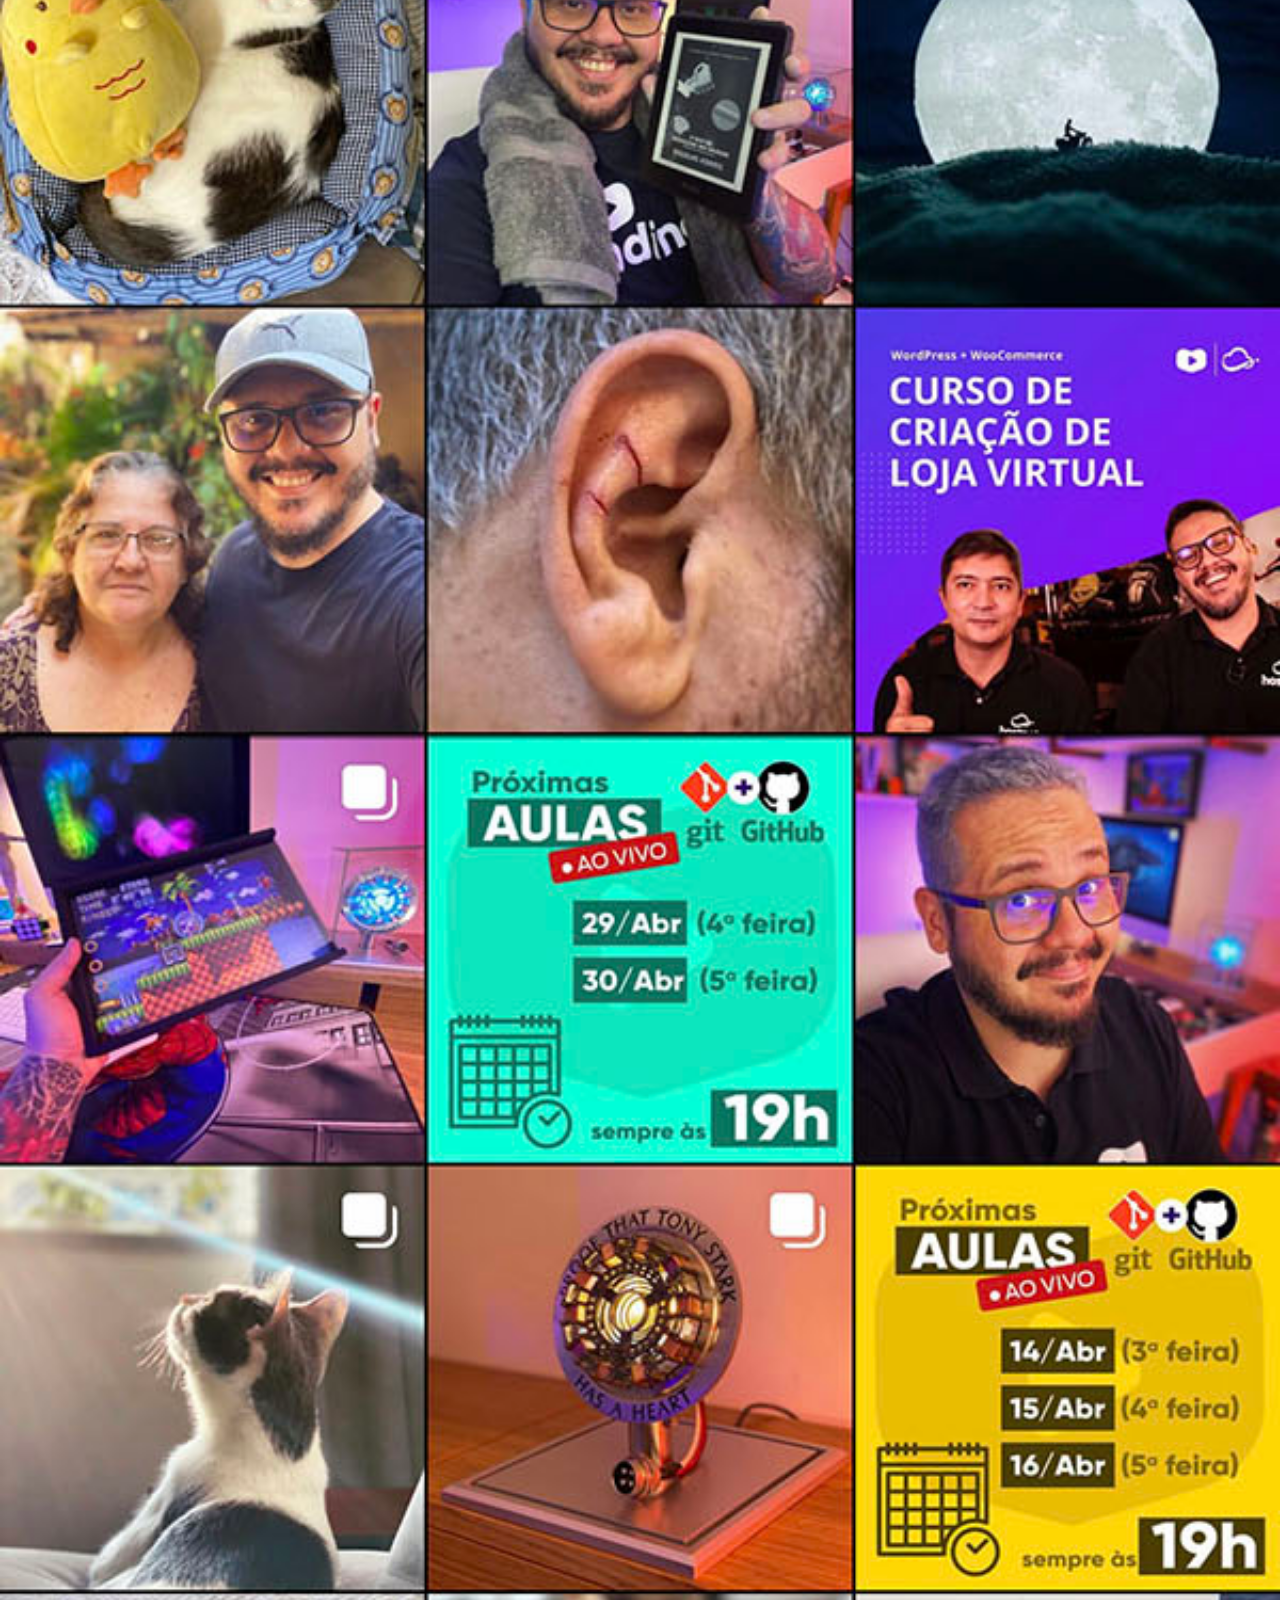
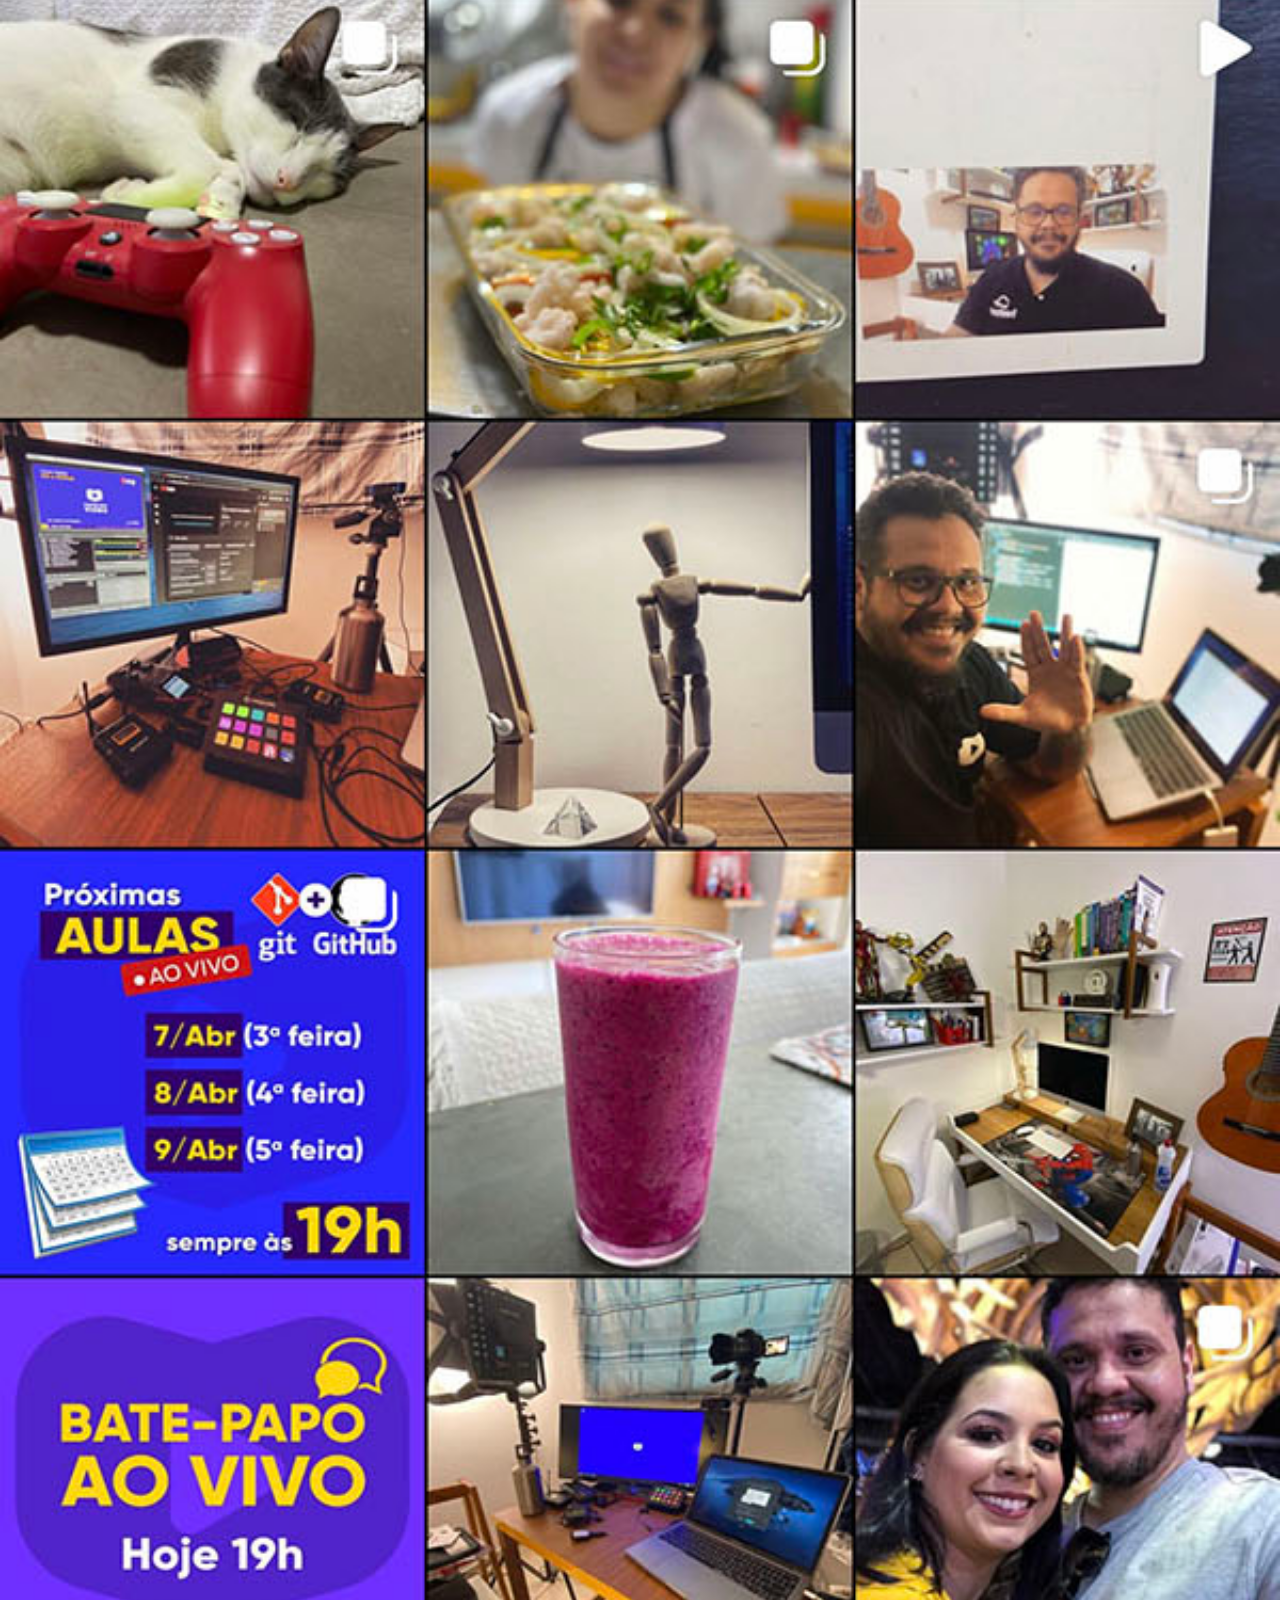
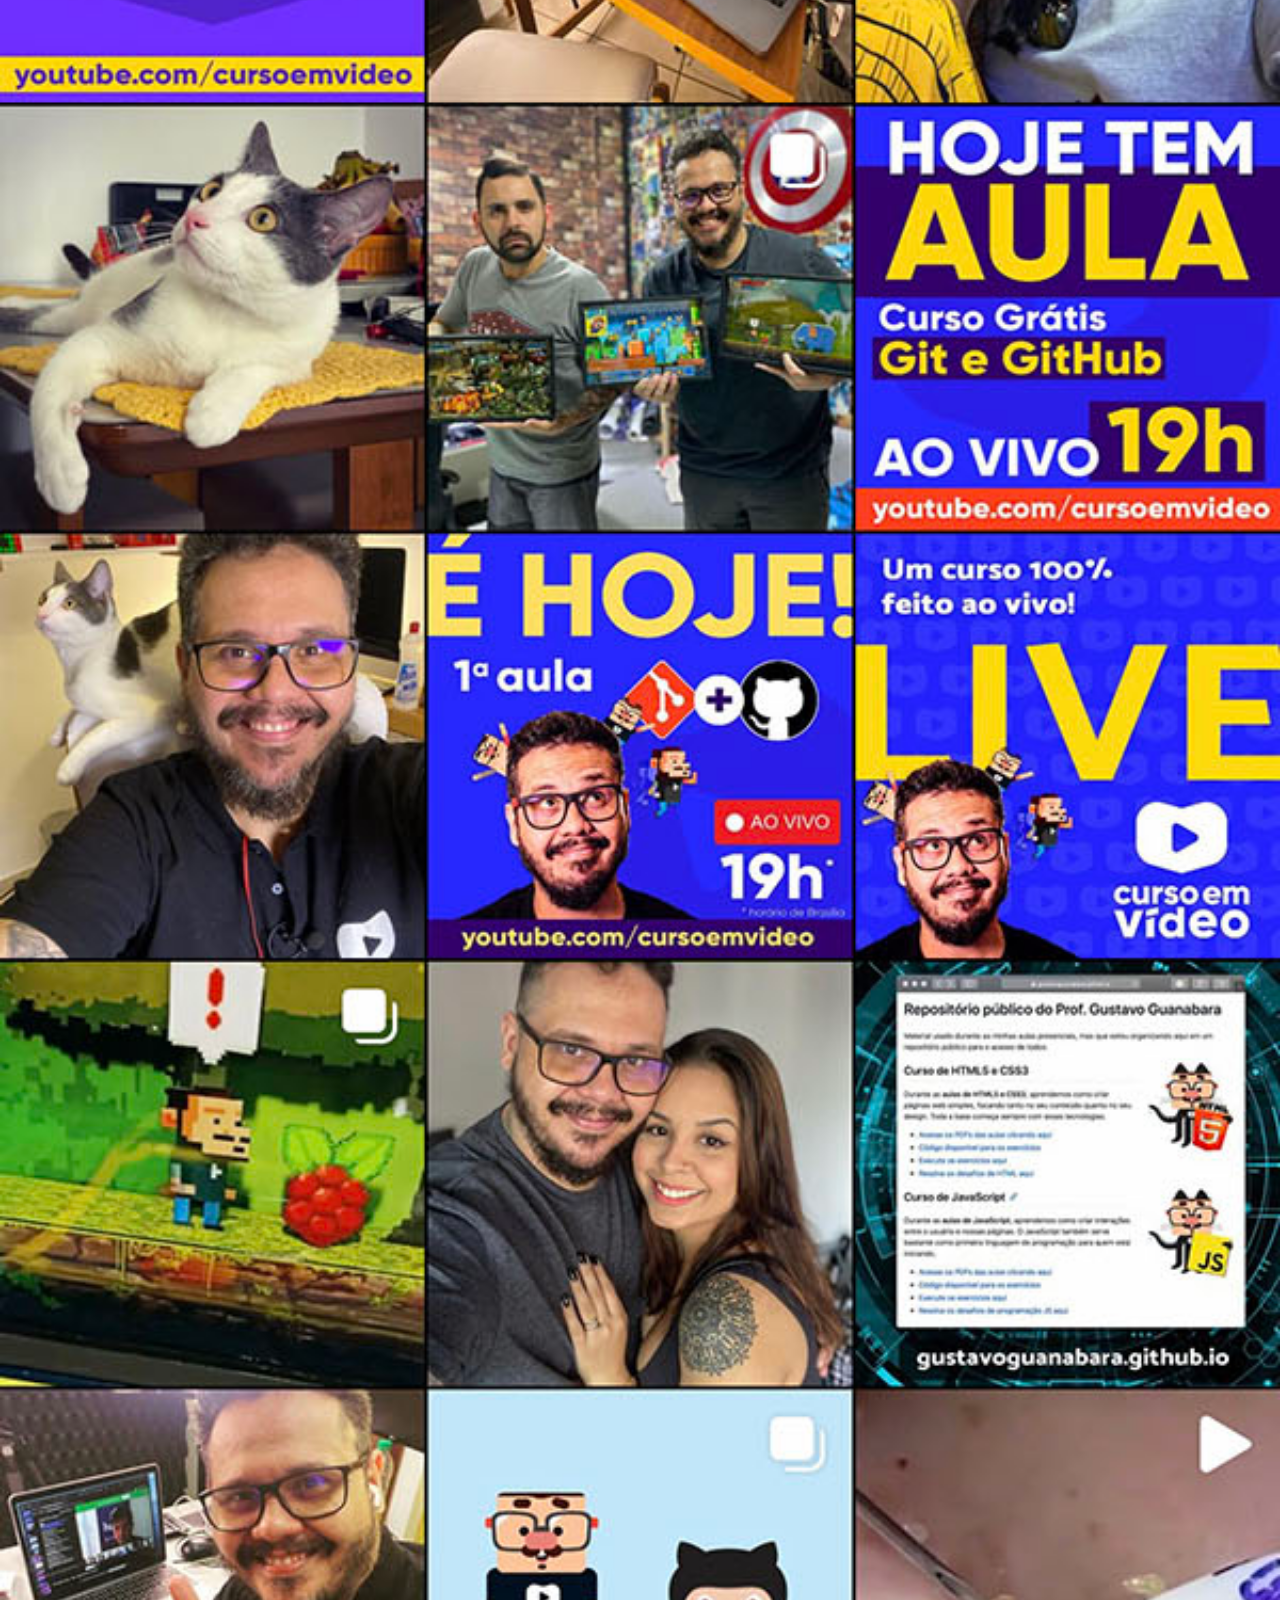
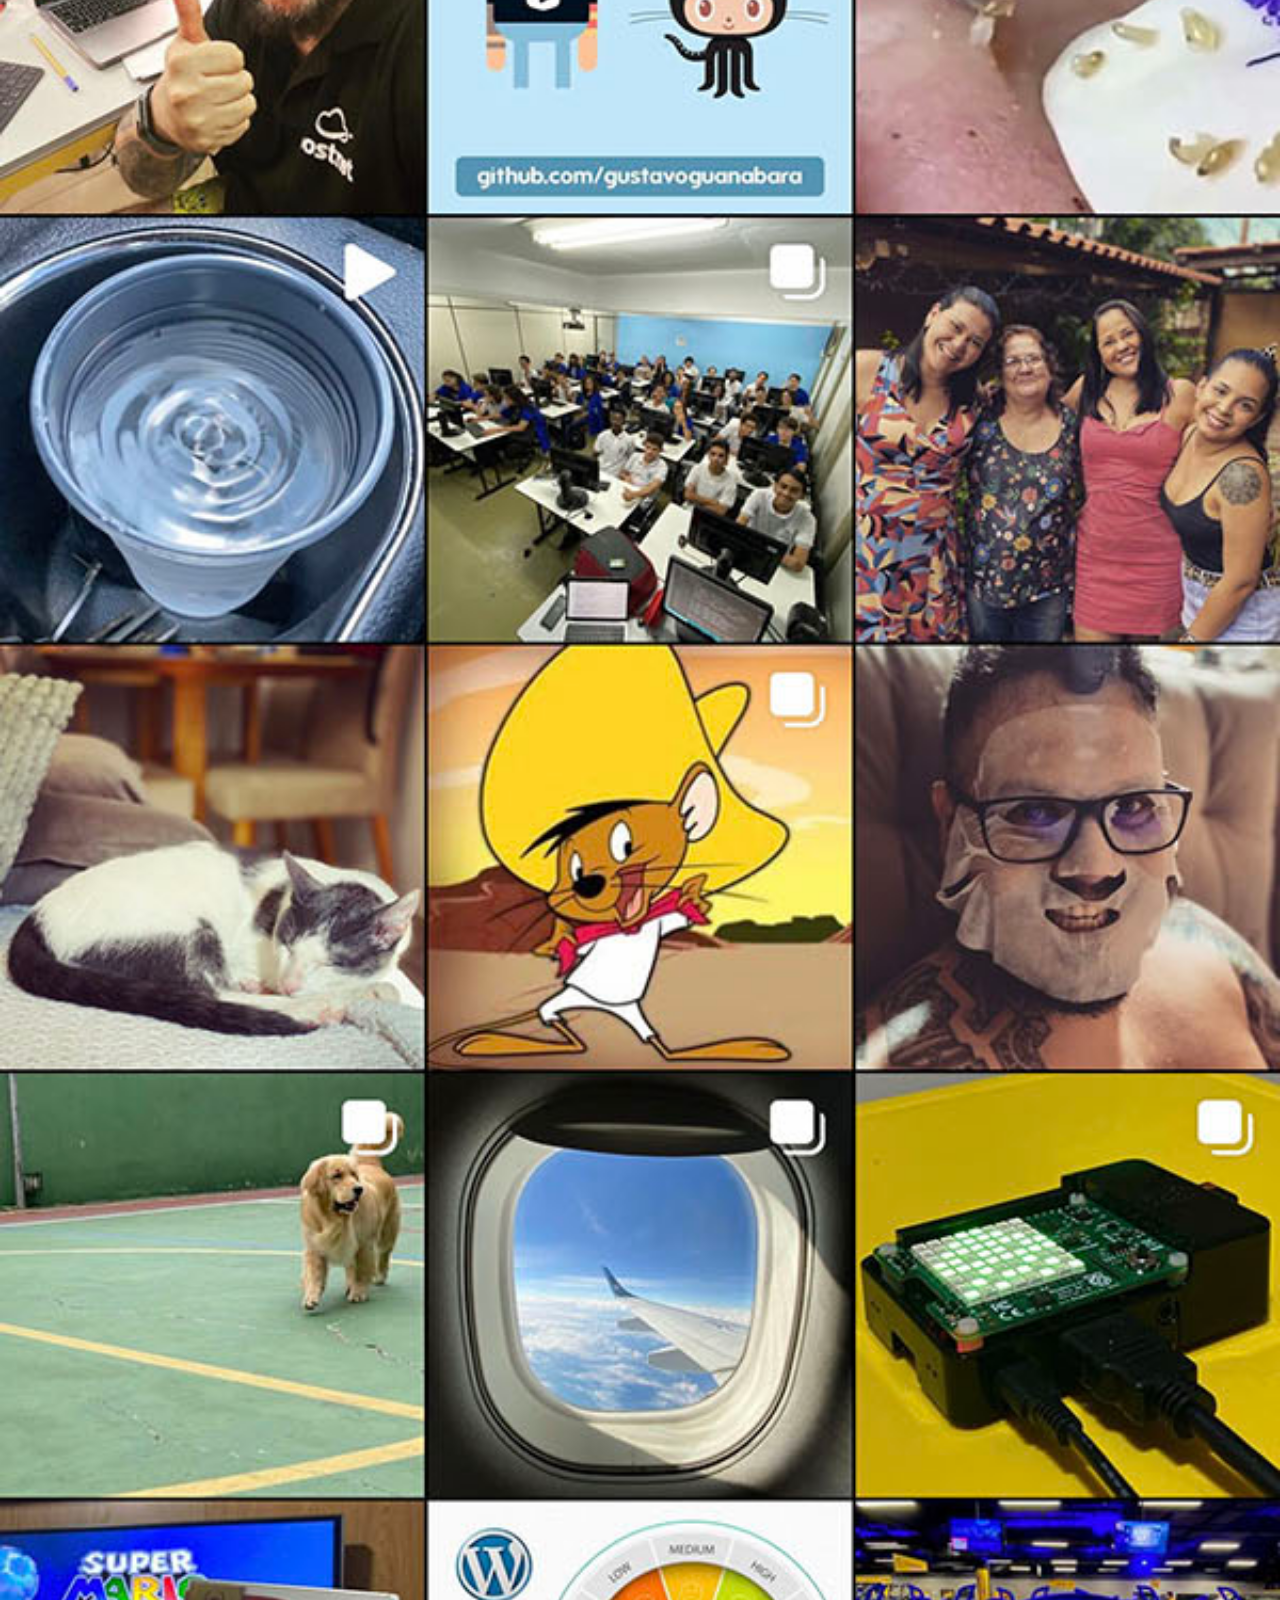
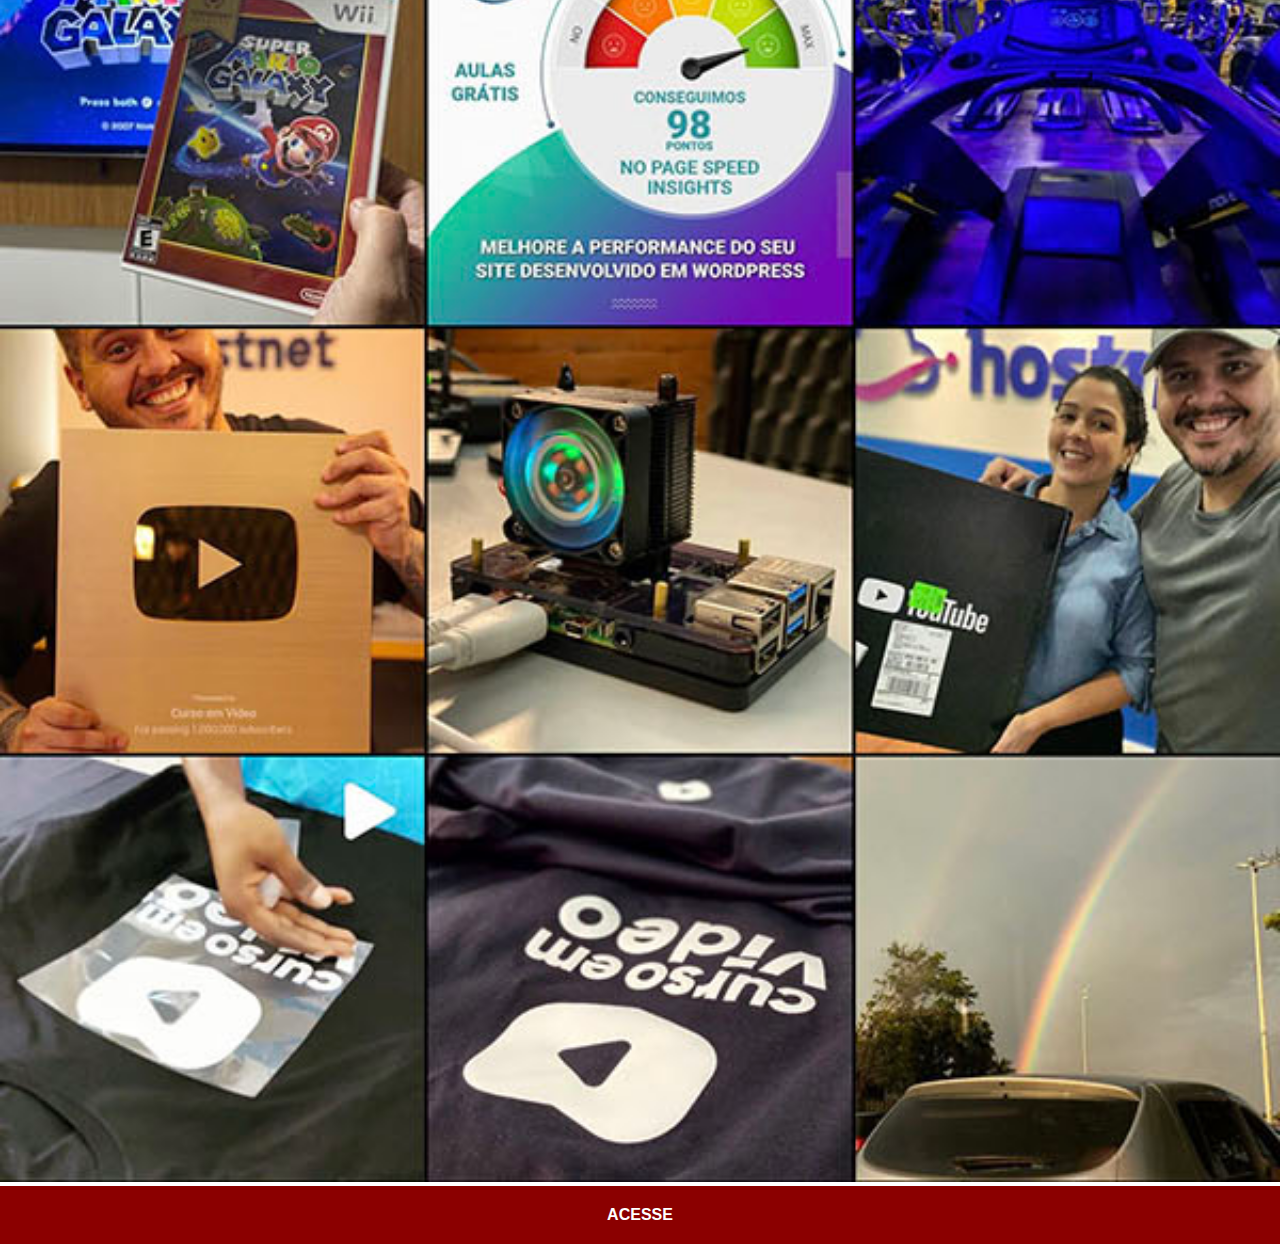
==== commit ca39cf83: "att" ====
--- a/instagram.html
+++ b/instagram.html
@@ -7,7 +7,7 @@
     <link rel="stylesheet" href="estilos/social.css">
 </head>
 <body>
-    <img src="imagens/WhatsApp Image 2023-10-03 at 1.34.08 PM.jpeg" alt="Instagram">
-    <a href="https://www.instagram.com/eduardotaube_/" target="_blank">ACESSE</a>
+    <img src="imagens/tela-instagram.jpg" alt="Instagram">
+    <a href="https://www.instagram.com/gustavoguanabara/" target="_blank">ACESSE</a>
 </body>
 </html>